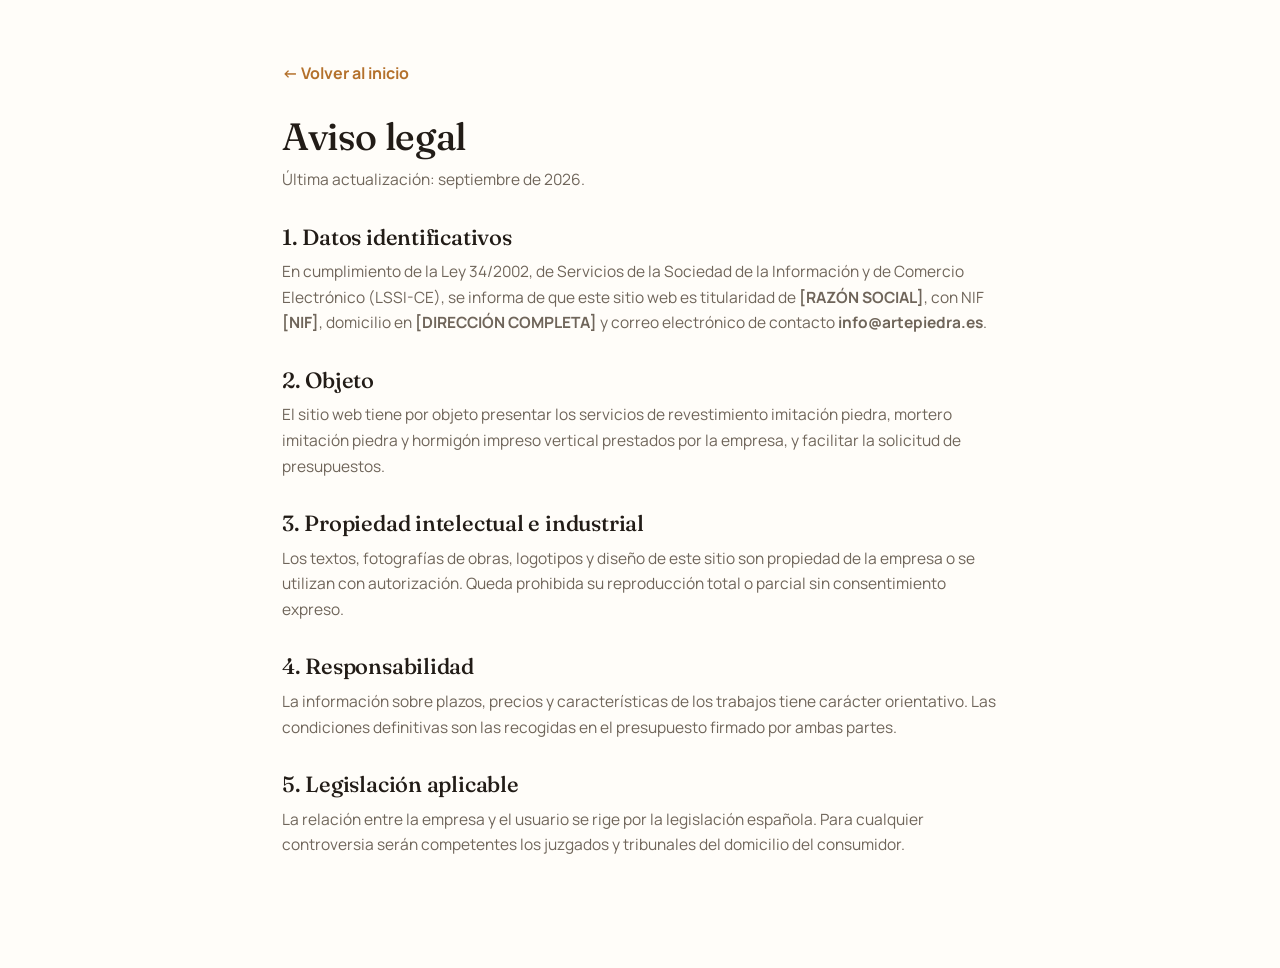
==== aviso-legal.html @ e207033a "Sitio ArtePiedra: fachada imitación piedra (España) Landing premium en español de España inspirada e" ====
<!DOCTYPE html><html lang="es-ES"><head><meta charset="UTF-8"><meta name="viewport" content="width=device-width, initial-scale=1"><title>Aviso legal · ArtePiedra</title><meta name="robots" content="noindex,follow"><link rel="icon" href="favicon.svg" type="image/svg+xml"><link rel="preconnect" href="https://fonts.googleapis.com"><link rel="preconnect" href="https://fonts.gstatic.com" crossorigin><link href="https://fonts.googleapis.com/css2?family=Fraunces:opsz,wght@9..144,500&family=Manrope:wght@500;700&display=swap" rel="stylesheet"><link rel="stylesheet" href="style.css"><style>.legal{max-width:760px;margin:0 auto;padding:60px 22px 100px}.legal h1{font-size:38px;margin-bottom:8px}.legal h2{font-size:22px;margin:32px 0 10px}.legal p,.legal li{color:var(--muted);font-size:15.5px;margin-bottom:10px}.legal ul{padding-left:20px;list-style:disc}.legal .back{display:inline-block;margin-bottom:30px;color:var(--ocre);font-weight:700}</style></head><body><main class="legal"><a class="back" href="index.html">← Volver al inicio</a><h1>Aviso legal</h1>
<p>Última actualización: septiembre de 2026.</p>
<h2>1. Datos identificativos</h2>
<p>En cumplimiento de la Ley 34/2002, de Servicios de la Sociedad de la Información y de Comercio Electrónico (LSSI-CE), se informa de que este sitio web es titularidad de <strong>[RAZÓN SOCIAL]</strong>, con NIF <strong>[NIF]</strong>, domicilio en <strong>[DIRECCIÓN COMPLETA]</strong> y correo electrónico de contacto <strong>info@artepiedra.es</strong>.</p>
<h2>2. Objeto</h2>
<p>El sitio web tiene por objeto presentar los servicios de revestimiento imitación piedra, mortero imitación piedra y hormigón impreso vertical prestados por la empresa, y facilitar la solicitud de presupuestos.</p>
<h2>3. Propiedad intelectual e industrial</h2>
<p>Los textos, fotografías de obras, logotipos y diseño de este sitio son propiedad de la empresa o se utilizan con autorización. Queda prohibida su reproducción total o parcial sin consentimiento expreso.</p>
<h2>4. Responsabilidad</h2>
<p>La información sobre plazos, precios y características de los trabajos tiene carácter orientativo. Las condiciones definitivas son las recogidas en el presupuesto firmado por ambas partes.</p>
<h2>5. Legislación aplicable</h2>
<p>La relación entre la empresa y el usuario se rige por la legislación española. Para cualquier controversia serán competentes los juzgados y tribunales del domicilio del consumidor.</p>
</main></body></html>
---- style.css ----
/* ArtePiedra — Fachadas imitación piedra
   Paleta: tierra oscura, ocre cálido, arena y piedra clara. */
:root{
  --tierra:#1b1511;
  --carbon:#2b231d;
  --ocre:#b4712c;
  --ocre-claro:#d9a45a;
  --ocre-suave:rgba(180,113,44,.12);
  --arena:#f5efe5;
  --arena-2:#ece4d6;
  --piedra:#dfd4c2;
  --piedra-2:#c9bba3;
  --blanco:#fffdf9;
  --texto:#221c17;
  --muted:#6f655a;
  --linea:rgba(34,28,23,.10);
  --linea-oscura:rgba(255,250,240,.14);
  --maxw:1140px;
  --r:10px;
  --r-lg:18px;
  --sombra:0 18px 50px -20px rgba(27,21,17,.35);
  --serif:'Fraunces',Georgia,'Times New Roman',serif;
  --sans:'Manrope',system-ui,-apple-system,'Segoe UI',sans-serif;
}
*{box-sizing:border-box;margin:0;padding:0}
html{scroll-behavior:smooth;-webkit-text-size-adjust:100%}
body{font-family:var(--sans);color:var(--texto);background:var(--blanco);line-height:1.65;-webkit-font-smoothing:antialiased;overflow-x:hidden}
img{max-width:100%;display:block;height:auto}
a{color:inherit;text-decoration:none}
button{font:inherit;color:inherit}
ul{list-style:none}
h1,h2,h3,h4{font-family:var(--serif);font-weight:500;line-height:1.12;letter-spacing:-.01em}
.container{max-width:var(--maxw);margin:0 auto;padding-inline:22px}
.section{padding-block:88px}
.section-arena{background:var(--arena)}
.section-oscura{background:var(--tierra);color:var(--arena)}
.section-oscura h2,.section-oscura h3{color:var(--blanco)}
.kicker{display:inline-flex;align-items:center;gap:10px;text-transform:uppercase;letter-spacing:.22em;font-size:11.5px;font-weight:700;color:var(--ocre);margin-bottom:16px}
.kicker::before{content:"";width:26px;height:1px;background:var(--ocre)}
.section-oscura .kicker{color:var(--ocre-claro)}
.section-oscura .kicker::before{background:var(--ocre-claro)}
.h2{font-size:clamp(30px,4.2vw,46px);margin-bottom:16px;max-width:760px}
.h2 em{font-style:italic;color:var(--ocre)}
.section-oscura .h2 em{color:var(--ocre-claro)}
.intro{color:var(--muted);font-size:17px;max-width:600px;margin-bottom:40px}
.section-oscura .intro{color:rgba(245,239,229,.7)}
.center{text-align:center;margin-inline:auto}
.sr-only{position:absolute;width:1px;height:1px;overflow:hidden;clip:rect(0 0 0 0);white-space:nowrap}

/* Botones */
.btn{display:inline-flex;align-items:center;justify-content:center;gap:9px;font-weight:700;font-size:15px;padding:14px 26px;border-radius:999px;border:1.5px solid transparent;cursor:pointer;transition:transform .15s ease,background .2s ease,color .2s ease,border-color .2s,box-shadow .2s;white-space:nowrap}
.btn:active{transform:scale(.98)}
.btn svg{width:18px;height:18px;flex:none}
.btn-ocre{background:var(--ocre);color:#fff;box-shadow:0 10px 24px -10px rgba(180,113,44,.7)}
.btn-ocre:hover{background:#9c6124;box-shadow:0 14px 28px -10px rgba(180,113,44,.8)}
.btn-claro{background:var(--blanco);color:var(--tierra)}
.btn-claro:hover{background:var(--arena)}
.btn-borde{background:transparent;border-color:rgba(255,250,240,.45);color:#fff}
.btn-borde:hover{background:rgba(255,255,255,.08);border-color:#fff}
.btn-borde-oscuro{background:transparent;border-color:rgba(34,28,23,.35);color:var(--tierra)}
.btn-borde-oscuro:hover{background:var(--tierra);color:#fff;border-color:var(--tierra)}
.btn-lg{padding:17px 32px;font-size:16px}
.btn-block{width:100%;white-space:normal;text-align:center}

/* Header */
.header{position:sticky;top:0;z-index:60;background:rgba(27,21,17,.72);backdrop-filter:blur(14px);-webkit-backdrop-filter:blur(14px);border-bottom:1px solid var(--linea-oscura);transition:background .3s}
.header.is-scrolled{background:rgba(27,21,17,.96)}
.header-inner{display:flex;align-items:center;justify-content:space-between;height:76px;gap:20px}
.brand{display:inline-flex;align-items:center;gap:11px;color:#fff}
.brand-mark{width:38px;height:38px;flex:none}
.brand-name{font-family:var(--serif);font-size:24px;font-weight:600;letter-spacing:.01em;line-height:1}
.brand-name b{color:var(--ocre-claro);font-weight:600}
.brand-tag{display:block;font-size:10px;letter-spacing:.2em;text-transform:uppercase;color:rgba(255,250,240,.6);margin-top:3px;font-family:var(--sans);font-weight:600}
.nav{display:flex;gap:28px}
.nav a{color:rgba(255,250,240,.82);font-size:14.5px;font-weight:600;position:relative;padding-block:6px}
.nav a::after{content:"";position:absolute;left:0;right:0;bottom:0;height:1.5px;background:var(--ocre-claro);transform:scaleX(0);transform-origin:left;transition:transform .25s}
.nav a:hover{color:#fff}.nav a:hover::after{transform:scaleX(1)}
.header-actions{display:flex;align-items:center;gap:18px}
.tel{display:inline-flex;align-items:center;gap:8px;color:#fff;font-weight:700;font-size:15px;white-space:nowrap}
.tel svg{width:18px;height:18px;color:var(--ocre-claro)}
.tel:hover{color:var(--ocre-claro)}
.nav-toggle{display:none;background:none;border:0;width:44px;height:44px;cursor:pointer;color:#fff}
.nav-toggle span{display:block;width:24px;height:2px;background:currentColor;margin:5px auto;transition:.3s}
.nav-toggle[aria-expanded="true"] span:nth-child(1){transform:translateY(7px) rotate(45deg)}
.nav-toggle[aria-expanded="true"] span:nth-child(2){opacity:0}
.nav-toggle[aria-expanded="true"] span:nth-child(3){transform:translateY(-7px) rotate(-45deg)}

/* Hero */
.hero{position:relative;background:var(--tierra);color:#fff;overflow:hidden;margin-top:-76px;padding-top:76px}
.hero-bg{position:absolute;inset:0;z-index:0}
.hero-bg img{width:100%;height:100%;object-fit:cover;object-position:62% 40%;opacity:.55}
.hero-bg::after{content:"";position:absolute;inset:0;background:linear-gradient(100deg,rgba(27,21,17,.97) 0%,rgba(27,21,17,.9) 38%,rgba(27,21,17,.45) 70%,rgba(27,21,17,.25) 100%),linear-gradient(0deg,rgba(27,21,17,.9) 0%,transparent 35%)}
.hero-inner{position:relative;z-index:2;display:grid;grid-template-columns:minmax(0,1.05fr) minmax(0,.95fr);gap:60px;align-items:center;padding-block:96px 110px;min-height:calc(100vh - 76px)}
.hero-text{max-width:640px}
.eyebrow{display:inline-flex;align-items:center;gap:10px;font-size:12px;letter-spacing:.2em;text-transform:uppercase;font-weight:700;color:var(--ocre-claro);margin-bottom:22px;padding:8px 14px;border:1px solid rgba(217,164,90,.35);border-radius:999px;background:rgba(217,164,90,.08)}
.eyebrow i{width:6px;height:6px;border-radius:50%;background:var(--ocre-claro);box-shadow:0 0 0 4px rgba(217,164,90,.2)}
.hero h1{font-size:clamp(38px,5.6vw,66px);color:#fff;margin-bottom:22px;font-weight:500}
.hero h1 em{font-style:italic;color:var(--ocre-claro)}
.hero-sub{font-size:18.5px;color:rgba(245,239,229,.82);max-width:560px;margin-bottom:34px;line-height:1.6}
.hero-cta{display:flex;gap:14px;flex-wrap:wrap;margin-bottom:18px}
.hero-reassure{display:flex;align-items:center;gap:8px;font-size:14px;color:rgba(245,239,229,.75);margin-bottom:36px}
.hero-reassure svg{width:16px;height:16px;color:var(--ocre-claro)}
.hero-trust{display:flex;gap:22px 28px;flex-wrap:wrap;font-size:14px;color:rgba(245,239,229,.7);font-weight:600}
.hero-trust li{display:flex;align-items:center;gap:8px}
.hero-trust svg{width:18px;height:18px;color:var(--ocre-claro)}
.hero-visual{position:relative}
.hero-card{position:relative;border-radius:var(--r-lg);overflow:hidden;box-shadow:0 40px 80px -30px rgba(0,0,0,.7);aspect-ratio:4/3.3;border:1px solid rgba(255,255,255,.08)}
.hero-card img{width:100%;height:100%;object-fit:cover}
.hero-card::after{content:"";position:absolute;inset:0;background:linear-gradient(0deg,rgba(27,21,17,.55),transparent 45%)}
.hero-card-cap{position:absolute;left:20px;bottom:18px;z-index:2;font-size:13px;color:#fff;font-weight:600}
.hero-card-cap small{display:block;font-weight:500;color:rgba(255,255,255,.7);font-size:12px}
.hero-badge{position:absolute;z-index:3;background:var(--blanco);color:var(--tierra);border-radius:14px;padding:14px 18px;box-shadow:var(--sombra);display:flex;align-items:center;gap:12px}
.hero-badge.b1{left:-28px;top:26px}
.hero-badge.b2{right:-22px;bottom:-24px}
.hero-badge strong{font-family:var(--serif);font-size:26px;line-height:1;font-weight:600}
.hero-badge span{font-size:12px;color:var(--muted);line-height:1.3;font-weight:600}
.hero-badge .stars{color:var(--ocre);font-size:13px;letter-spacing:1px}
.hero-badge svg{width:30px;height:30px;color:var(--ocre)}
.hero-scroll{position:absolute;left:50%;bottom:26px;transform:translateX(-50%);z-index:2;color:rgba(255,255,255,.5);font-size:11px;letter-spacing:.2em;text-transform:uppercase;display:flex;flex-direction:column;align-items:center;gap:8px}
.hero-scroll::after{content:"";width:1px;height:34px;background:linear-gradient(to bottom,var(--ocre-claro),transparent)}

/* Cifras */
.cifras{background:var(--carbon);color:#fff;border-top:1px solid var(--linea-oscura)}
.cifras-grid{display:grid;grid-template-columns:repeat(4,1fr)}
.cifra{padding:30px 16px;text-align:center;border-right:1px solid var(--linea-oscura)}
.cifra:last-child{border-right:0}
.cifra strong{display:block;font-family:var(--serif);font-size:38px;font-weight:500;color:var(--ocre-claro);line-height:1}
.cifra span{display:block;font-size:12.5px;color:rgba(245,239,229,.65);margin-top:8px;letter-spacing:.04em;font-weight:600}

/* Barra confianza */
.confianza{background:var(--arena);border-bottom:1px solid var(--linea)}
.confianza-grid{display:flex;flex-wrap:wrap;justify-content:center;gap:12px 36px;padding-block:16px}
.confianza span{display:inline-flex;align-items:center;gap:9px;font-size:14px;font-weight:700;color:var(--carbon)}
.confianza svg{width:18px;height:18px;color:var(--ocre)}

/* Antes / Después */
.ba-grid{display:grid;grid-template-columns:1fr 1fr;gap:26px}
.ba{position:relative;aspect-ratio:4/3;border-radius:var(--r-lg);overflow:hidden;user-select:none;-webkit-user-select:none;background:var(--piedra);box-shadow:var(--sombra);touch-action:pan-y}
.ba img{position:absolute;inset:0;width:100%;height:100%;object-fit:cover;pointer-events:none}
.ba-antes{position:absolute;inset:0;width:var(--pos,50%);overflow:hidden}
.ba-antes img{width:var(--w,100%);max-width:none}
.ba-tag{position:absolute;bottom:16px;z-index:3;font-size:11.5px;letter-spacing:.14em;text-transform:uppercase;font-weight:700;padding:7px 12px;border-radius:999px;backdrop-filter:blur(6px)}
.ba-tag-antes{left:16px;background:rgba(27,21,17,.72);color:#fff}
.ba-tag-despues{right:16px;background:rgba(255,253,249,.88);color:var(--tierra)}
.ba-handle{position:absolute;top:0;bottom:0;left:var(--pos,50%);width:2px;background:#fff;z-index:2;transform:translateX(-50%);box-shadow:0 0 0 1px rgba(0,0,0,.15)}
.ba-handle i{position:absolute;top:50%;left:50%;transform:translate(-50%,-50%);width:46px;height:46px;border-radius:50%;background:#fff;box-shadow:0 6px 20px rgba(0,0,0,.35);display:flex;align-items:center;justify-content:center;color:var(--tierra)}
.ba-handle svg{width:22px;height:22px}
.ba-range{position:absolute;inset:0;width:100%;height:100%;opacity:0;cursor:ew-resize;margin:0;z-index:4;-webkit-appearance:none;appearance:none}
.ba-cap{margin-top:14px;display:flex;justify-content:space-between;align-items:baseline;gap:12px;font-size:14px;color:var(--muted)}
.ba-cap strong{color:var(--texto);font-weight:700}
.ba-hint{margin-top:22px;font-size:13px;color:var(--muted);display:flex;align-items:center;gap:8px;justify-content:center}

/* Galería */
.galeria{display:grid;grid-template-columns:repeat(12,1fr);gap:16px;margin-top:56px}
.obra{position:relative;border-radius:var(--r);overflow:hidden;background:var(--piedra);grid-column:span 3;aspect-ratio:1/1}
.obra.w{grid-column:span 6;aspect-ratio:2/1}
.obra img{width:100%;height:100%;object-fit:cover;transition:transform .7s cubic-bezier(.2,.7,.2,1)}
.obra:hover img{transform:scale(1.05)}
.obra figcaption{position:absolute;left:0;right:0;bottom:0;padding:44px 18px 16px;background:linear-gradient(0deg,rgba(27,21,17,.85),transparent);color:#fff;font-size:13.5px;font-weight:600}
.obra figcaption small{display:block;color:rgba(255,255,255,.7);font-weight:500;font-size:12px;margin-top:2px}

/* CTA band */
.cta-band{background:var(--ocre);color:#fff;padding-block:44px;position:relative;overflow:hidden}
.cta-band::before{content:"";position:absolute;inset:0;background:radial-gradient(60% 120% at 100% 50%,rgba(255,255,255,.14),transparent 60%)}
.cta-band-inner{position:relative;display:flex;align-items:center;justify-content:space-between;gap:24px;flex-wrap:wrap}
.cta-band h3{font-size:clamp(24px,3vw,32px);color:#fff;font-weight:500}
.cta-band p{color:rgba(255,255,255,.85);margin-top:6px}
.cta-band-actions{display:flex;gap:12px;flex-wrap:wrap;align-items:center}
.cta-band .btn-claro{color:var(--ocre)}
.cta-band .tel{font-size:17px}
.cta-band .tel svg{color:#fff}

/* Acabados */
.acabados{display:grid;grid-template-columns:repeat(3,1fr);gap:22px}
.acabado{background:var(--blanco);border-radius:var(--r-lg);overflow:hidden;border:1px solid var(--linea);transition:transform .3s,box-shadow .3s}
.acabado:hover{transform:translateY(-4px);box-shadow:var(--sombra)}
.acabado-img{aspect-ratio:16/10;overflow:hidden;position:relative;background:var(--piedra)}
.acabado-img img{width:100%;height:100%;object-fit:cover}
.acabado-img .mini{position:absolute;right:12px;bottom:-22px;width:92px;height:68px;border-radius:8px;border:3px solid var(--blanco);box-shadow:0 8px 20px -8px rgba(0,0,0,.5);object-fit:cover}
.acabado-body{padding:26px 22px 24px}
.acabado h3{font-size:22px;margin-bottom:8px}
.acabado p{color:var(--muted);font-size:14.5px}
.acabado-tags{display:flex;gap:6px;flex-wrap:wrap;margin-top:14px}
.acabado-tags span{font-size:11.5px;font-weight:700;letter-spacing:.04em;color:var(--ocre);background:var(--ocre-suave);padding:4px 10px;border-radius:999px}

/* Ventajas */
.ventajas-grid{display:grid;grid-template-columns:1fr 1fr;gap:60px;align-items:center}
.ventajas-list{display:grid;gap:14px}
.ventaja{display:flex;gap:18px;padding:22px 22px;border-radius:var(--r-lg);background:var(--arena);border:1px solid transparent;transition:.25s}
.ventaja:hover{border-color:rgba(180,113,44,.35);background:var(--blanco);box-shadow:var(--sombra)}
.ventaja-ico{flex:none;width:50px;height:50px;border-radius:14px;background:var(--tierra);color:var(--ocre-claro);display:flex;align-items:center;justify-content:center}
.ventaja-ico svg{width:24px;height:24px}
.ventaja h3{font-size:19px;margin-bottom:5px}
.ventaja p{color:var(--muted);font-size:14.5px}
.ventajas-visual{position:relative}
.ventajas-visual .big{border-radius:var(--r-lg);overflow:hidden;aspect-ratio:4/5;box-shadow:var(--sombra)}
.ventajas-visual .big img{width:100%;height:100%;object-fit:cover}
.ventajas-visual .quote{position:absolute;left:-30px;bottom:40px;max-width:300px;background:var(--tierra);color:var(--arena);padding:22px 24px;border-radius:14px;box-shadow:var(--sombra)}
.ventajas-visual .quote p{font-family:var(--serif);font-size:19px;line-height:1.35;font-style:italic}
.ventajas-visual .quote small{display:block;margin-top:10px;font-size:12px;color:var(--ocre-claro);letter-spacing:.1em;text-transform:uppercase;font-weight:700}

/* Aplicaciones */
.aplic-grid{display:grid;grid-template-columns:1.1fr .9fr;gap:60px;align-items:center}
.aplic-tags{display:flex;flex-wrap:wrap;gap:10px;margin:26px 0 34px}
.aplic-tags span{padding:10px 16px;border-radius:999px;border:1px solid var(--linea-oscura);color:var(--arena);font-size:14px;font-weight:600;display:inline-flex;align-items:center;gap:8px}
.aplic-tags span::before{content:"";width:6px;height:6px;border-radius:50%;background:var(--ocre-claro)}
.aplic-fotos{display:grid;grid-template-columns:1fr 1fr;gap:14px}
.aplic-fotos img{width:100%;height:100%;object-fit:cover;border-radius:var(--r);aspect-ratio:4/5}
.aplic-fotos img:nth-child(2){margin-top:40px}
.hiv{margin-top:34px;padding:22px 24px;border-radius:var(--r-lg);background:rgba(255,250,240,.05);border:1px solid var(--linea-oscura)}
.hiv h3{font-size:20px;margin-bottom:6px}
.hiv p{color:rgba(245,239,229,.7);font-size:14.5px}

/* Proceso */
.pasos{display:grid;grid-template-columns:repeat(3,1fr);gap:26px;margin-top:56px;counter-reset:paso}
.paso{position:relative;padding:34px 28px 30px;border-radius:var(--r-lg);background:var(--blanco);border:1px solid var(--linea);overflow:hidden}
.paso::before{counter-increment:paso;content:"0" counter(paso);position:absolute;right:18px;top:6px;font-family:var(--serif);font-size:88px;font-style:italic;font-weight:300;color:var(--ocre);opacity:.14;line-height:1}
.paso-ico{width:52px;height:52px;border-radius:14px;background:var(--ocre-suave);color:var(--ocre);display:flex;align-items:center;justify-content:center;margin-bottom:22px}
.paso-ico svg{width:26px;height:26px}
.paso h3{font-size:22px;margin-bottom:10px}
.paso p{color:var(--muted);font-size:15px}
.paso-time{display:inline-block;margin-top:16px;font-size:12px;font-weight:700;letter-spacing:.08em;text-transform:uppercase;color:var(--ocre)}

/* Zonas */
.zonas-grid{display:grid;grid-template-columns:.9fr 1.1fr;gap:60px;align-items:center}
.zonas-mapa{position:relative;border-radius:var(--r-lg);background:var(--arena);padding:30px;border:1px solid var(--linea)}
.zonas-mapa svg{width:100%;height:auto;display:block}
.zonas-list{display:grid;grid-template-columns:1fr 1fr;gap:22px 30px}
.zonas-list h4{font-size:14px;letter-spacing:.14em;text-transform:uppercase;color:var(--ocre);font-family:var(--sans);font-weight:800;margin-bottom:10px}
.zonas-list ul{display:grid;gap:6px}
.zonas-list li{font-size:15px;color:var(--texto);display:flex;align-items:center;gap:8px}
.zonas-list li::before{content:"";width:5px;height:5px;border-radius:50%;background:var(--piedra-2);flex:none}
.zonas-note{margin-top:26px;font-size:14px;color:var(--muted);padding:14px 16px;border-left:3px solid var(--ocre);background:var(--arena);border-radius:0 var(--r) var(--r) 0}

/* Opiniones */
.opiniones-head{display:flex;align-items:end;justify-content:space-between;gap:24px;flex-wrap:wrap;margin-bottom:44px}
.rating{display:flex;align-items:center;gap:14px;background:var(--blanco);border:1px solid var(--linea);padding:14px 20px;border-radius:14px}
.rating strong{font-family:var(--serif);font-size:38px;line-height:1;font-weight:500}
.rating .stars{color:var(--ocre);font-size:16px;letter-spacing:2px}
.rating small{display:block;font-size:12.5px;color:var(--muted);font-weight:600}
.opiniones{display:grid;grid-template-columns:repeat(3,1fr);gap:22px}
.opinion{background:var(--blanco);border:1px solid var(--linea);border-radius:var(--r-lg);padding:30px 28px;display:flex;flex-direction:column;gap:16px;position:relative}
.opinion::before{content:"“";position:absolute;right:22px;top:6px;font-family:var(--serif);font-size:96px;color:var(--ocre);opacity:.15;line-height:1}
.opinion .stars{color:var(--ocre);letter-spacing:2px;font-size:14px}
.opinion p{font-size:15.5px;line-height:1.65;flex:1}
.opinion footer{display:flex;align-items:center;gap:12px;font-size:13.5px}
.avatar{width:42px;height:42px;border-radius:50%;background:var(--tierra);color:var(--ocre-claro);display:flex;align-items:center;justify-content:center;font-family:var(--serif);font-size:17px;font-weight:600;flex:none}
.opinion footer strong{display:block;color:var(--texto)}
.opinion footer span{color:var(--muted);font-size:12.5px}

/* FAQ */
.faq-grid{display:grid;grid-template-columns:.8fr 1.2fr;gap:60px;align-items:start}
.faq-side{position:sticky;top:100px}
.faq-side .btn{margin-top:22px}
.faq details{border-bottom:1px solid var(--linea);padding:6px 0}
.faq summary{list-style:none;cursor:pointer;display:flex;justify-content:space-between;align-items:center;gap:16px;padding:18px 0;font-family:var(--serif);font-size:20px;font-weight:500}
.faq summary::-webkit-details-marker{display:none}
.faq summary i{flex:none;width:32px;height:32px;border-radius:50%;border:1px solid var(--linea);display:flex;align-items:center;justify-content:center;transition:.3s;font-style:normal;color:var(--ocre)}
.faq summary i::before{content:"+";font-size:20px;line-height:1}
.faq details[open] summary i{transform:rotate(45deg);background:var(--ocre);color:#fff;border-color:var(--ocre)}
.faq details p{color:var(--muted);font-size:15.5px;padding:0 0 20px;max-width:640px}

/* Presupuesto */
.presu-grid{display:grid;grid-template-columns:1fr 1.15fr;gap:60px;align-items:start}
.presu-side h2{color:#fff}
.presu-side ul{display:grid;gap:14px;margin-top:30px}
.presu-side li{display:flex;gap:14px;align-items:flex-start;color:rgba(245,239,229,.85);font-size:15.5px}
.presu-side li svg{flex:none;width:22px;height:22px;color:var(--ocre-claro);margin-top:2px}
.presu-side li strong{display:block;color:#fff}
.presu-contact{margin-top:36px;padding-top:30px;border-top:1px solid var(--linea-oscura)}
.presu-contact p{font-size:14px;color:rgba(245,239,229,.65);margin-bottom:8px}
.presu-contact .tel{font-size:26px;font-family:var(--serif);font-weight:500}
.presu-contact .tel svg{width:24px;height:24px}
.form-card{background:var(--blanco);color:var(--texto);border-radius:var(--r-lg);padding:36px;box-shadow:0 40px 80px -30px rgba(0,0,0,.6)}
.form-card h3{font-size:24px;margin-bottom:6px;color:var(--texto)}
.form-card>p{color:var(--muted);font-size:14px;margin-bottom:24px}
.form-row{display:grid;grid-template-columns:1fr 1fr;gap:14px}
.field{display:flex;flex-direction:column;gap:6px;margin-bottom:14px}
.field label{font-size:13px;font-weight:700;color:var(--carbon)}
.field input,.field select,.field textarea{width:100%;font:inherit;font-size:15px;padding:13px 14px;border:1.5px solid var(--piedra);border-radius:var(--r);background:var(--blanco);color:var(--texto);transition:border-color .2s,box-shadow .2s}
.field input:focus,.field select:focus,.field textarea:focus{outline:none;border-color:var(--ocre);box-shadow:0 0 0 4px var(--ocre-suave)}
.field textarea{min-height:96px;resize:vertical}
.field select{appearance:none;-webkit-appearance:none;background-image:url("data:image/svg+xml;utf8,<svg xmlns='http://www.w3.org/2000/svg' width='14' height='14' viewBox='0 0 24 24' fill='none' stroke='%236f655a' stroke-width='2.5'><path d='m6 9 6 6 6-6'/></svg>");background-repeat:no-repeat;background-position:right 14px center;padding-right:38px}
.check{display:flex;gap:10px;align-items:flex-start;font-size:13px;color:var(--muted);margin:6px 0 20px}
.check input{margin-top:3px;accent-color:var(--ocre);width:16px;height:16px;flex:none}
.check a{text-decoration:underline}
.form-foot{margin-top:14px;font-size:12.5px;color:var(--muted);text-align:center;display:flex;align-items:center;justify-content:center;gap:6px;flex-wrap:wrap}
.form-foot svg{width:14px;height:14px;color:var(--ocre)}
.form-ok{display:none;text-align:center;padding:30px 10px}
.form-ok svg{width:64px;height:64px;color:var(--ocre);margin:0 auto 16px}
.form-ok h3{font-size:26px;margin-bottom:8px;color:var(--texto)}
.form-ok p{color:var(--muted)}
.form-card.is-sent form{display:none}
.form-card.is-sent .form-ok{display:block}
.hp{position:absolute;left:-9999px;opacity:0;height:0;width:0}

/* Footer */
.footer{background:#120e0b;color:rgba(245,239,229,.7);padding:64px 0 120px;font-size:14px}
.footer-grid{display:grid;grid-template-columns:1.4fr 1fr 1fr 1fr;gap:40px}
.footer .brand{margin-bottom:16px}
.footer p{max-width:320px;line-height:1.7}
.footer h4{color:#fff;font-family:var(--sans);font-size:12.5px;letter-spacing:.16em;text-transform:uppercase;margin-bottom:16px;font-weight:800}
.footer ul{display:grid;gap:9px}
.footer a:hover{color:var(--ocre-claro)}
.footer-bottom{margin-top:48px;padding-top:24px;border-top:1px solid var(--linea-oscura);display:flex;justify-content:space-between;gap:16px;flex-wrap:wrap;font-size:13px;color:rgba(245,239,229,.45)}
.footer-bottom a{margin-left:16px}

/* Barra móvil */
.movil-bar{display:none;position:fixed;left:0;right:0;bottom:0;z-index:70;background:rgba(27,21,17,.96);backdrop-filter:blur(10px);border-top:1px solid var(--linea-oscura);padding:10px 14px calc(10px + env(safe-area-inset-bottom));gap:10px}
.movil-bar .btn{flex:1;padding:14px 12px;font-size:14.5px}

/* Reveal */
.js .rv{opacity:0;transform:translateY(18px);transition:opacity .55s ease,transform .55s cubic-bezier(.2,.7,.2,1)}
.presu-grid>*,.ventajas-grid>*,.aplic-grid>*,.zonas-grid>*,.faq-grid>*,.hero-inner>*{min-width:0}
.js .rv.is-in{opacity:1;transform:none}
.rv-d1{transition-delay:.1s}.rv-d2{transition-delay:.2s}.rv-d3{transition-delay:.3s}
@media(prefers-reduced-motion:reduce){.js .rv{opacity:1;transform:none;transition:none}html{scroll-behavior:auto}}

/* Responsive */
@media(max-width:1080px){
  .hero-inner{grid-template-columns:1fr;gap:44px;min-height:0;padding-block:70px 90px}
  .hero-visual{max-width:600px}
  .hero-badge.b1{left:-8px}.hero-badge.b2{right:-8px}
  .acabados,.opiniones,.pasos{grid-template-columns:repeat(2,1fr)}
  .ventajas-grid,.aplic-grid,.zonas-grid,.faq-grid,.presu-grid{grid-template-columns:1fr;gap:44px}
  .ventajas-visual{max-width:560px;margin:0 auto}
  .ventajas-visual .quote{left:16px}
  .faq-side{position:static}
  .footer-grid{grid-template-columns:1fr 1fr}
}
@media(max-width:860px){
  .js .rv{opacity:1;transform:none;transition:none}
  .nav{display:none}
  .nav-toggle{display:block}
  .header-actions .btn{display:none}
  .header .tel span{display:none}
  .nav.is-open{display:flex;position:absolute;top:76px;left:0;right:0;flex-direction:column;gap:0;background:var(--tierra);border-bottom:1px solid var(--linea-oscura);padding:10px 22px 18px}
  .nav.is-open a{padding:14px 0;border-bottom:1px solid var(--linea-oscura);font-size:16px}
  .nav.is-open a:last-child{border-bottom:0}
  .cifras-grid{grid-template-columns:repeat(2,1fr)}
  .cifra:nth-child(2){border-right:0}
  .cifra:nth-child(-n+2){border-bottom:1px solid var(--linea-oscura)}
  .ba-grid{grid-template-columns:1fr}
  .galeria{grid-template-columns:repeat(2,1fr);gap:12px}
  .obra,.obra.w{grid-column:span 1;aspect-ratio:4/3}
  .movil-bar{display:flex}
  .section{padding-block:64px}
  .hero-scroll{display:none}
}
@media(max-width:600px){
  .hero h1{font-size:clamp(34px,9.5vw,44px)}
  .hero-inner{padding-block:56px 70px}
  .hero-badge{padding:11px 14px}
  .hero-badge strong{font-size:20px}
  .hero-badge.b1{top:12px;left:10px}
  .hero-badge.b2{right:10px;bottom:-16px}
  .hero-cta .btn{width:100%}
  .acabados,.opiniones,.pasos{grid-template-columns:1fr}
  .form-row{grid-template-columns:1fr}
  .form-card{padding:26px 20px}
  .zonas-list{grid-template-columns:1fr}
  .footer-grid{grid-template-columns:1fr}
  .cta-band-inner{flex-direction:column;align-items:flex-start}
  .ventajas-visual .quote{position:static;margin-top:-30px;margin-inline:14px;max-width:none}
  .aplic-fotos img:nth-child(2){margin-top:24px}
}
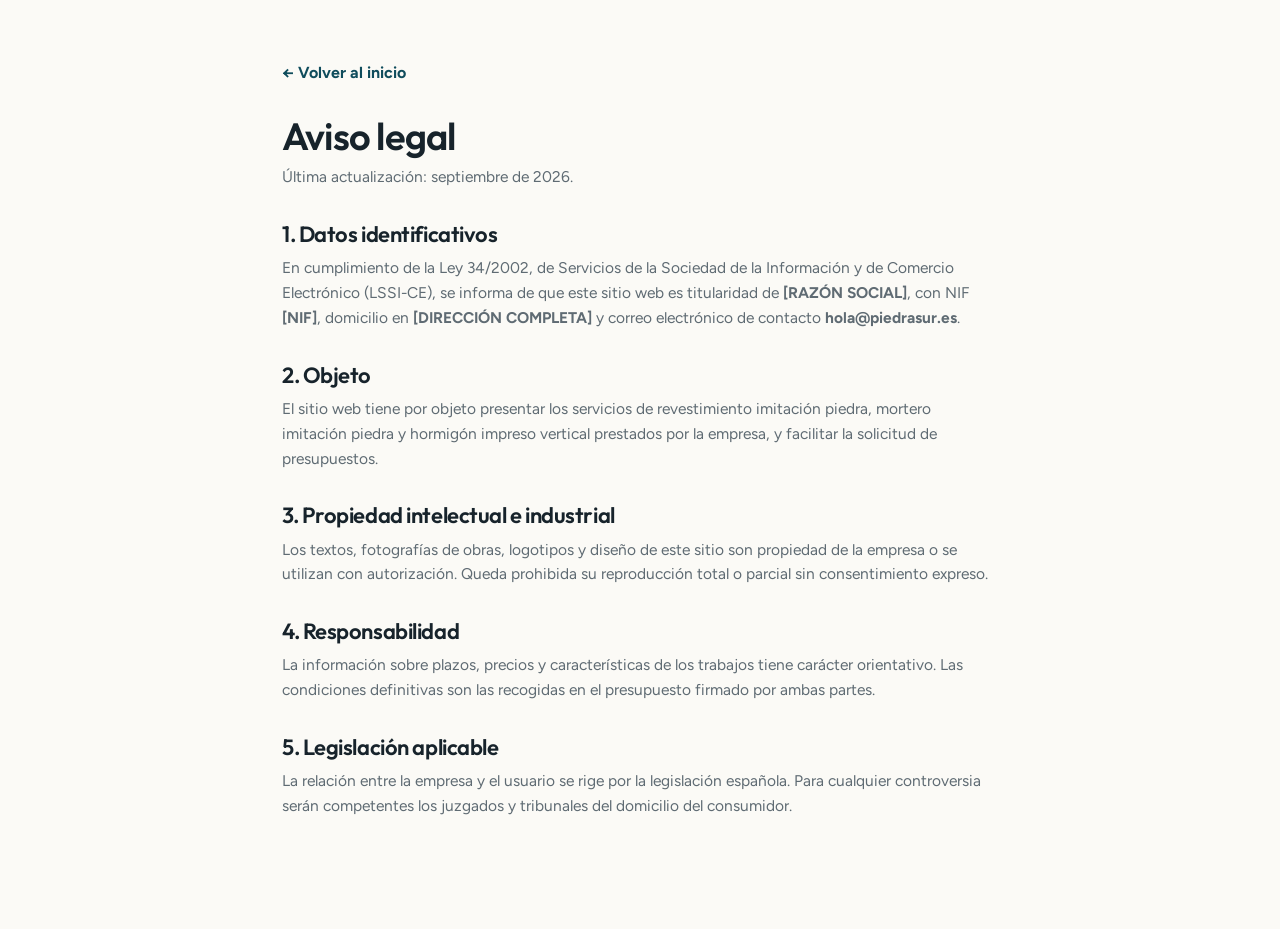
==== commit 070c149a: "Nueva marca PiedraSur: identidad, estructura y copy propios Paleta cal/caliza/azul mar/albero, tipog" ====
--- a/aviso-legal.html
+++ b/aviso-legal.html
@@ -1,7 +1,7 @@
-<!DOCTYPE html><html lang="es-ES"><head><meta charset="UTF-8"><meta name="viewport" content="width=device-width, initial-scale=1"><title>Aviso legal · ArtePiedra</title><meta name="robots" content="noindex,follow"><link rel="icon" href="favicon.svg" type="image/svg+xml"><link rel="preconnect" href="https://fonts.googleapis.com"><link rel="preconnect" href="https://fonts.gstatic.com" crossorigin><link href="https://fonts.googleapis.com/css2?family=Fraunces:opsz,wght@9..144,500&family=Manrope:wght@500;700&display=swap" rel="stylesheet"><link rel="stylesheet" href="style.css"><style>.legal{max-width:760px;margin:0 auto;padding:60px 22px 100px}.legal h1{font-size:38px;margin-bottom:8px}.legal h2{font-size:22px;margin:32px 0 10px}.legal p,.legal li{color:var(--muted);font-size:15.5px;margin-bottom:10px}.legal ul{padding-left:20px;list-style:disc}.legal .back{display:inline-block;margin-bottom:30px;color:var(--ocre);font-weight:700}</style></head><body><main class="legal"><a class="back" href="index.html">← Volver al inicio</a><h1>Aviso legal</h1>
+<!DOCTYPE html><html lang="es-ES"><head><meta charset="UTF-8"><meta name="viewport" content="width=device-width, initial-scale=1"><title>Aviso legal · PiedraSur</title><meta name="robots" content="noindex,follow"><link rel="icon" href="favicon.svg" type="image/svg+xml"><link rel="preconnect" href="https://fonts.googleapis.com"><link rel="preconnect" href="https://fonts.gstatic.com" crossorigin><link href="https://fonts.googleapis.com/css2?family=Outfit:wght@600;700&family=Figtree:wght@400;600;700&display=swap" rel="stylesheet"><link rel="stylesheet" href="style.css"><style>.legal{max-width:760px;margin:0 auto;padding:60px 22px 100px}.legal h1{font-size:38px;margin-bottom:8px}.legal h2{font-size:22px;margin:32px 0 10px}.legal p,.legal li{color:var(--gris);font-size:15.5px;margin-bottom:10px}.legal ul{padding-left:20px;list-style:disc}.legal .back{display:inline-block;margin-bottom:30px;color:var(--mar);font-weight:700}</style></head><body><main class="legal"><a class="back" href="index.html">← Volver al inicio</a><h1>Aviso legal</h1>
 <p>Última actualización: septiembre de 2026.</p>
 <h2>1. Datos identificativos</h2>
-<p>En cumplimiento de la Ley 34/2002, de Servicios de la Sociedad de la Información y de Comercio Electrónico (LSSI-CE), se informa de que este sitio web es titularidad de <strong>[RAZÓN SOCIAL]</strong>, con NIF <strong>[NIF]</strong>, domicilio en <strong>[DIRECCIÓN COMPLETA]</strong> y correo electrónico de contacto <strong>info@artepiedra.es</strong>.</p>
+<p>En cumplimiento de la Ley 34/2002, de Servicios de la Sociedad de la Información y de Comercio Electrónico (LSSI-CE), se informa de que este sitio web es titularidad de <strong>[RAZÓN SOCIAL]</strong>, con NIF <strong>[NIF]</strong>, domicilio en <strong>[DIRECCIÓN COMPLETA]</strong> y correo electrónico de contacto <strong>hola@piedrasur.es</strong>.</p>
 <h2>2. Objeto</h2>
 <p>El sitio web tiene por objeto presentar los servicios de revestimiento imitación piedra, mortero imitación piedra y hormigón impreso vertical prestados por la empresa, y facilitar la solicitud de presupuestos.</p>
 <h2>3. Propiedad intelectual e industrial</h2>
--- a/style.css
+++ b/style.css
@@ -1,366 +1,364 @@
-/* ArtePiedra — Fachadas imitación piedra
-   Paleta: tierra oscura, ocre cálido, arena y piedra clara. */
+/* PiedraSur — Fachadas imitación piedra en Andalucía
+   Identidad: cal blanca, piedra caliza, azul mar profundo y un toque de albero.
+   Tipografías: Outfit (títulos) + Figtree (texto). */
 :root{
-  --tierra:#1b1511;
-  --carbon:#2b231d;
-  --ocre:#b4712c;
-  --ocre-claro:#d9a45a;
-  --ocre-suave:rgba(180,113,44,.12);
-  --arena:#f5efe5;
-  --arena-2:#ece4d6;
-  --piedra:#dfd4c2;
-  --piedra-2:#c9bba3;
-  --blanco:#fffdf9;
-  --texto:#221c17;
-  --muted:#6f655a;
-  --linea:rgba(34,28,23,.10);
-  --linea-oscura:rgba(255,250,240,.14);
-  --maxw:1140px;
-  --r:10px;
-  --r-lg:18px;
-  --sombra:0 18px 50px -20px rgba(27,21,17,.35);
-  --serif:'Fraunces',Georgia,'Times New Roman',serif;
-  --sans:'Manrope',system-ui,-apple-system,'Segoe UI',sans-serif;
+  --ink:#17232b;
+  --mar:#0f4c5c;
+  --mar-2:#0a3945;
+  --mar-tint:#e4eef0;
+  --albero:#e3b04b;
+  --albero-tint:#fbf1d9;
+  --cal:#fbfaf6;
+  --caliza:#f2eee6;
+  --arena:#e7e0d2;
+  --gris:#5f6b73;
+  --linea:#e4ded3;
+  --blanco:#ffffff;
+  --maxw:1180px;
+  --r:14px;
+  --r-lg:24px;
+  --sombra:0 12px 40px -18px rgba(23,35,43,.25);
+  --head:'Outfit',system-ui,sans-serif;
+  --body:'Figtree',system-ui,-apple-system,'Segoe UI',sans-serif;
 }
 *{box-sizing:border-box;margin:0;padding:0}
 html{scroll-behavior:smooth;-webkit-text-size-adjust:100%}
-body{font-family:var(--sans);color:var(--texto);background:var(--blanco);line-height:1.65;-webkit-font-smoothing:antialiased;overflow-x:hidden}
+body{font-family:var(--body);color:var(--ink);background:var(--cal);line-height:1.6;-webkit-font-smoothing:antialiased;overflow-x:hidden}
 img{max-width:100%;display:block;height:auto}
 a{color:inherit;text-decoration:none}
 button{font:inherit;color:inherit}
 ul{list-style:none}
-h1,h2,h3,h4{font-family:var(--serif);font-weight:500;line-height:1.12;letter-spacing:-.01em}
-.container{max-width:var(--maxw);margin:0 auto;padding-inline:22px}
-.section{padding-block:88px}
-.section-arena{background:var(--arena)}
-.section-oscura{background:var(--tierra);color:var(--arena)}
-.section-oscura h2,.section-oscura h3{color:var(--blanco)}
-.kicker{display:inline-flex;align-items:center;gap:10px;text-transform:uppercase;letter-spacing:.22em;font-size:11.5px;font-weight:700;color:var(--ocre);margin-bottom:16px}
-.kicker::before{content:"";width:26px;height:1px;background:var(--ocre)}
-.section-oscura .kicker{color:var(--ocre-claro)}
-.section-oscura .kicker::before{background:var(--ocre-claro)}
-.h2{font-size:clamp(30px,4.2vw,46px);margin-bottom:16px;max-width:760px}
-.h2 em{font-style:italic;color:var(--ocre)}
-.section-oscura .h2 em{color:var(--ocre-claro)}
-.intro{color:var(--muted);font-size:17px;max-width:600px;margin-bottom:40px}
-.section-oscura .intro{color:rgba(245,239,229,.7)}
+h1,h2,h3,h4{font-family:var(--head);font-weight:600;line-height:1.1;letter-spacing:-.02em}
+.container{max-width:var(--maxw);margin:0 auto;padding-inline:24px}
+.section{padding-block:96px}
+.section-caliza{background:var(--caliza)}
+.section-mar{background:var(--mar);color:#fff}
+.section-mar h2,.section-mar h3{color:#fff}
+.section-ink{background:var(--ink);color:#fff}
+.section-ink h2,.section-ink h3{color:#fff}
+.pill{display:inline-flex;align-items:center;gap:8px;padding:6px 14px;border-radius:999px;background:var(--mar-tint);color:var(--mar);font-size:12.5px;font-weight:700;letter-spacing:.06em;text-transform:uppercase;margin-bottom:18px}
+.pill::before{content:"";width:8px;height:8px;border-radius:50%;background:var(--albero)}
+.section-mar .pill,.section-ink .pill{background:rgba(255,255,255,.12);color:#fff}
+.h2{font-size:clamp(32px,4.4vw,50px);margin-bottom:18px;max-width:780px}
+.h2 span{color:var(--mar)}
+.section-mar .h2 span,.section-ink .h2 span{color:var(--albero)}
+.lead{color:var(--gris);font-size:18px;max-width:620px;margin-bottom:44px;line-height:1.6}
+.section-mar .lead,.section-ink .lead{color:rgba(255,255,255,.78)}
 .center{text-align:center;margin-inline:auto}
 .sr-only{position:absolute;width:1px;height:1px;overflow:hidden;clip:rect(0 0 0 0);white-space:nowrap}
 
 /* Botones */
-.btn{display:inline-flex;align-items:center;justify-content:center;gap:9px;font-weight:700;font-size:15px;padding:14px 26px;border-radius:999px;border:1.5px solid transparent;cursor:pointer;transition:transform .15s ease,background .2s ease,color .2s ease,border-color .2s,box-shadow .2s;white-space:nowrap}
-.btn:active{transform:scale(.98)}
-.btn svg{width:18px;height:18px;flex:none}
-.btn-ocre{background:var(--ocre);color:#fff;box-shadow:0 10px 24px -10px rgba(180,113,44,.7)}
-.btn-ocre:hover{background:#9c6124;box-shadow:0 14px 28px -10px rgba(180,113,44,.8)}
-.btn-claro{background:var(--blanco);color:var(--tierra)}
-.btn-claro:hover{background:var(--arena)}
-.btn-borde{background:transparent;border-color:rgba(255,250,240,.45);color:#fff}
-.btn-borde:hover{background:rgba(255,255,255,.08);border-color:#fff}
-.btn-borde-oscuro{background:transparent;border-color:rgba(34,28,23,.35);color:var(--tierra)}
-.btn-borde-oscuro:hover{background:var(--tierra);color:#fff;border-color:var(--tierra)}
-.btn-lg{padding:17px 32px;font-size:16px}
+.btn{display:inline-flex;align-items:center;justify-content:center;gap:10px;font-family:var(--head);font-weight:600;font-size:16px;padding:15px 26px;border-radius:12px;border:2px solid transparent;cursor:pointer;transition:transform .15s,background .2s,color .2s,border-color .2s;white-space:nowrap;letter-spacing:-.01em}
+.btn:active{transform:translateY(1px)}
+.btn svg{width:20px;height:20px;flex:none}
+.btn-mar{background:var(--mar);color:#fff}
+.btn-mar:hover{background:var(--mar-2)}
+.btn-albero{background:var(--albero);color:var(--ink)}
+.btn-albero:hover{background:#d9a232}
+.btn-blanco{background:#fff;color:var(--mar);border-color:#fff}
+.btn-blanco:hover{background:var(--caliza)}
+.btn-linea{background:transparent;border-color:var(--linea);color:var(--ink)}
+.btn-linea:hover{border-color:var(--ink)}
+.btn-linea-blanca{background:transparent;border-color:rgba(255,255,255,.4);color:#fff}
+.btn-linea-blanca:hover{border-color:#fff;background:rgba(255,255,255,.08)}
+.btn-lg{padding:18px 32px;font-size:17px}
 .btn-block{width:100%;white-space:normal;text-align:center}
 
-/* Header */
-.header{position:sticky;top:0;z-index:60;background:rgba(27,21,17,.72);backdrop-filter:blur(14px);-webkit-backdrop-filter:blur(14px);border-bottom:1px solid var(--linea-oscura);transition:background .3s}
-.header.is-scrolled{background:rgba(27,21,17,.96)}
-.header-inner{display:flex;align-items:center;justify-content:space-between;height:76px;gap:20px}
-.brand{display:inline-flex;align-items:center;gap:11px;color:#fff}
-.brand-mark{width:38px;height:38px;flex:none}
-.brand-name{font-family:var(--serif);font-size:24px;font-weight:600;letter-spacing:.01em;line-height:1}
-.brand-name b{color:var(--ocre-claro);font-weight:600}
-.brand-tag{display:block;font-size:10px;letter-spacing:.2em;text-transform:uppercase;color:rgba(255,250,240,.6);margin-top:3px;font-family:var(--sans);font-weight:600}
-.nav{display:flex;gap:28px}
-.nav a{color:rgba(255,250,240,.82);font-size:14.5px;font-weight:600;position:relative;padding-block:6px}
-.nav a::after{content:"";position:absolute;left:0;right:0;bottom:0;height:1.5px;background:var(--ocre-claro);transform:scaleX(0);transform-origin:left;transition:transform .25s}
-.nav a:hover{color:#fff}.nav a:hover::after{transform:scaleX(1)}
-.header-actions{display:flex;align-items:center;gap:18px}
-.tel{display:inline-flex;align-items:center;gap:8px;color:#fff;font-weight:700;font-size:15px;white-space:nowrap}
-.tel svg{width:18px;height:18px;color:var(--ocre-claro)}
-.tel:hover{color:var(--ocre-claro)}
-.nav-toggle{display:none;background:none;border:0;width:44px;height:44px;cursor:pointer;color:#fff}
-.nav-toggle span{display:block;width:24px;height:2px;background:currentColor;margin:5px auto;transition:.3s}
+/* Barra superior + header */
+.topbar{background:var(--mar);color:rgba(255,255,255,.85);font-size:13px;font-weight:500}
+.topbar-inner{display:flex;justify-content:space-between;align-items:center;height:36px;gap:16px}
+.topbar span{display:inline-flex;align-items:center;gap:6px}
+.topbar svg{width:14px;height:14px;color:var(--albero)}
+.topbar-right{display:flex;gap:22px}
+.header{position:sticky;top:0;z-index:60;background:rgba(251,250,246,.88);backdrop-filter:blur(12px);-webkit-backdrop-filter:blur(12px);border-bottom:1px solid var(--linea)}
+.header-inner{display:flex;align-items:center;justify-content:space-between;height:78px;gap:24px}
+.brand{display:inline-flex;align-items:center;gap:12px;color:var(--ink)}
+.brand-mark{width:42px;height:42px;flex:none}
+.brand-name{font-family:var(--head);font-size:23px;font-weight:700;letter-spacing:-.03em;line-height:1}
+.brand-name b{color:var(--mar);font-weight:700}
+.brand-tag{display:block;white-space:nowrap;font-size:11px;letter-spacing:.08em;text-transform:uppercase;color:var(--gris);margin-top:4px;font-weight:600}
+.nav{display:flex;gap:6px}
+.nav a{color:var(--ink);font-size:15px;font-weight:600;padding:9px 13px;border-radius:10px;transition:.2s;white-space:nowrap}
+.nav a:hover{background:var(--mar-tint);color:var(--mar)}
+.header-actions{display:flex;align-items:center;gap:14px}
+.tel{display:inline-flex;align-items:center;gap:8px;font-weight:700;font-size:16px;color:var(--ink);white-space:nowrap;font-family:var(--head)}
+.tel svg{width:20px;height:20px;color:var(--mar)}
+.tel:hover{color:var(--mar)}
+.nav-toggle{display:none;background:none;border:0;width:44px;height:44px;cursor:pointer;color:var(--ink)}
+.nav-toggle span{display:block;width:22px;height:2px;background:currentColor;margin:5px auto;transition:.3s;border-radius:2px}
 .nav-toggle[aria-expanded="true"] span:nth-child(1){transform:translateY(7px) rotate(45deg)}
 .nav-toggle[aria-expanded="true"] span:nth-child(2){opacity:0}
 .nav-toggle[aria-expanded="true"] span:nth-child(3){transform:translateY(-7px) rotate(-45deg)}
 
 /* Hero */
-.hero{position:relative;background:var(--tierra);color:#fff;overflow:hidden;margin-top:-76px;padding-top:76px}
-.hero-bg{position:absolute;inset:0;z-index:0}
-.hero-bg img{width:100%;height:100%;object-fit:cover;object-position:62% 40%;opacity:.55}
-.hero-bg::after{content:"";position:absolute;inset:0;background:linear-gradient(100deg,rgba(27,21,17,.97) 0%,rgba(27,21,17,.9) 38%,rgba(27,21,17,.45) 70%,rgba(27,21,17,.25) 100%),linear-gradient(0deg,rgba(27,21,17,.9) 0%,transparent 35%)}
-.hero-inner{position:relative;z-index:2;display:grid;grid-template-columns:minmax(0,1.05fr) minmax(0,.95fr);gap:60px;align-items:center;padding-block:96px 110px;min-height:calc(100vh - 76px)}
-.hero-text{max-width:640px}
-.eyebrow{display:inline-flex;align-items:center;gap:10px;font-size:12px;letter-spacing:.2em;text-transform:uppercase;font-weight:700;color:var(--ocre-claro);margin-bottom:22px;padding:8px 14px;border:1px solid rgba(217,164,90,.35);border-radius:999px;background:rgba(217,164,90,.08)}
-.eyebrow i{width:6px;height:6px;border-radius:50%;background:var(--ocre-claro);box-shadow:0 0 0 4px rgba(217,164,90,.2)}
-.hero h1{font-size:clamp(38px,5.6vw,66px);color:#fff;margin-bottom:22px;font-weight:500}
-.hero h1 em{font-style:italic;color:var(--ocre-claro)}
-.hero-sub{font-size:18.5px;color:rgba(245,239,229,.82);max-width:560px;margin-bottom:34px;line-height:1.6}
-.hero-cta{display:flex;gap:14px;flex-wrap:wrap;margin-bottom:18px}
-.hero-reassure{display:flex;align-items:center;gap:8px;font-size:14px;color:rgba(245,239,229,.75);margin-bottom:36px}
-.hero-reassure svg{width:16px;height:16px;color:var(--ocre-claro)}
-.hero-trust{display:flex;gap:22px 28px;flex-wrap:wrap;font-size:14px;color:rgba(245,239,229,.7);font-weight:600}
-.hero-trust li{display:flex;align-items:center;gap:8px}
-.hero-trust svg{width:18px;height:18px;color:var(--ocre-claro)}
-.hero-visual{position:relative}
-.hero-card{position:relative;border-radius:var(--r-lg);overflow:hidden;box-shadow:0 40px 80px -30px rgba(0,0,0,.7);aspect-ratio:4/3.3;border:1px solid rgba(255,255,255,.08)}
-.hero-card img{width:100%;height:100%;object-fit:cover}
-.hero-card::after{content:"";position:absolute;inset:0;background:linear-gradient(0deg,rgba(27,21,17,.55),transparent 45%)}
-.hero-card-cap{position:absolute;left:20px;bottom:18px;z-index:2;font-size:13px;color:#fff;font-weight:600}
-.hero-card-cap small{display:block;font-weight:500;color:rgba(255,255,255,.7);font-size:12px}
-.hero-badge{position:absolute;z-index:3;background:var(--blanco);color:var(--tierra);border-radius:14px;padding:14px 18px;box-shadow:var(--sombra);display:flex;align-items:center;gap:12px}
-.hero-badge.b1{left:-28px;top:26px}
-.hero-badge.b2{right:-22px;bottom:-24px}
-.hero-badge strong{font-family:var(--serif);font-size:26px;line-height:1;font-weight:600}
-.hero-badge span{font-size:12px;color:var(--muted);line-height:1.3;font-weight:600}
-.hero-badge .stars{color:var(--ocre);font-size:13px;letter-spacing:1px}
-.hero-badge svg{width:30px;height:30px;color:var(--ocre)}
-.hero-scroll{position:absolute;left:50%;bottom:26px;transform:translateX(-50%);z-index:2;color:rgba(255,255,255,.5);font-size:11px;letter-spacing:.2em;text-transform:uppercase;display:flex;flex-direction:column;align-items:center;gap:8px}
-.hero-scroll::after{content:"";width:1px;height:34px;background:linear-gradient(to bottom,var(--ocre-claro),transparent)}
-
-/* Cifras */
-.cifras{background:var(--carbon);color:#fff;border-top:1px solid var(--linea-oscura)}
-.cifras-grid{display:grid;grid-template-columns:repeat(4,1fr)}
-.cifra{padding:30px 16px;text-align:center;border-right:1px solid var(--linea-oscura)}
-.cifra:last-child{border-right:0}
-.cifra strong{display:block;font-family:var(--serif);font-size:38px;font-weight:500;color:var(--ocre-claro);line-height:1}
-.cifra span{display:block;font-size:12.5px;color:rgba(245,239,229,.65);margin-top:8px;letter-spacing:.04em;font-weight:600}
-
-/* Barra confianza */
-.confianza{background:var(--arena);border-bottom:1px solid var(--linea)}
-.confianza-grid{display:flex;flex-wrap:wrap;justify-content:center;gap:12px 36px;padding-block:16px}
-.confianza span{display:inline-flex;align-items:center;gap:9px;font-size:14px;font-weight:700;color:var(--carbon)}
-.confianza svg{width:18px;height:18px;color:var(--ocre)}
+.hero{position:relative;background:var(--cal);overflow:hidden}
+.hero::before{content:"";position:absolute;right:-12%;top:-20%;width:56%;height:140%;background:var(--caliza);border-radius:50% 0 0 50%/40% 0 0 40%;z-index:0}
+.hero-inner{position:relative;z-index:1;display:grid;grid-template-columns:minmax(0,1fr) minmax(0,.92fr);gap:56px;align-items:center;padding-block:72px 96px}
+.hero h1{font-size:clamp(40px,5.4vw,68px);margin:18px 0 22px;font-weight:700}
+.hero h1 span{color:var(--mar)}
+.hero-lead{font-size:19px;color:var(--gris);max-width:560px;margin-bottom:32px}
+.hero-cta{display:flex;gap:12px;flex-wrap:wrap;margin-bottom:28px}
+.hero-puntos{display:grid;grid-template-columns:repeat(2,auto);gap:10px 28px;width:max-content;max-width:100%}
+.hero-puntos li{display:flex;align-items:center;gap:9px;font-size:15px;font-weight:600;color:var(--ink)}
+.hero-puntos svg{width:20px;height:20px;color:var(--mar);flex:none}
+.hero-visual{position:relative;display:grid;grid-template-columns:1fr 1fr;grid-template-rows:auto auto;gap:14px}
+.hero-visual figure{border-radius:var(--r-lg);overflow:hidden;position:relative;background:var(--arena)}
+.hero-visual figure img{width:100%;height:100%;object-fit:cover}
+.hero-visual .f1{grid-column:1/3;aspect-ratio:16/9}
+.hero-visual .f2,.hero-visual .f3{aspect-ratio:1/1}
+.hero-visual figcaption{position:absolute;left:14px;bottom:12px;background:rgba(255,255,255,.92);color:var(--ink);font-size:12.5px;font-weight:700;padding:6px 11px;border-radius:8px}
+.hero-sello{position:absolute;right:-10px;top:-18px;z-index:2;width:118px;height:118px;border-radius:50%;background:var(--albero);color:var(--ink);display:flex;flex-direction:column;align-items:center;justify-content:center;text-align:center;font-family:var(--head);font-weight:700;line-height:1.05;box-shadow:0 12px 30px -10px rgba(227,176,75,.7);transform:rotate(8deg)}
+.hero-sello strong{font-size:30px;display:block}
+.hero-sello small{font-size:11px;letter-spacing:.06em;text-transform:uppercase;font-weight:700}
+
+/* Confianza */
+.confianza{border-block:1px solid var(--linea);background:#fff}
+.confianza-grid{display:grid;grid-template-columns:repeat(4,1fr)}
+.conf{display:flex;align-items:center;gap:14px;padding:22px 20px;border-right:1px solid var(--linea)}
+.conf:last-child{border-right:0}
+.conf-ico{width:46px;height:46px;border-radius:12px;background:var(--mar-tint);color:var(--mar);display:flex;align-items:center;justify-content:center;flex:none}
+.conf-ico svg{width:22px;height:22px}
+.conf strong{display:block;font-family:var(--head);font-size:17px;font-weight:600;line-height:1.15}
+.conf span{font-size:13px;color:var(--gris)}
+
+/* Servicios */
+.servicios{display:grid;grid-template-columns:repeat(4,1fr);gap:18px}
+.servicio{background:#fff;border:1px solid var(--linea);border-radius:var(--r-lg);padding:26px 24px 28px;display:flex;flex-direction:column;gap:14px;transition:.25s;position:relative;overflow:hidden}
+.servicio:hover{transform:translateY(-4px);box-shadow:var(--sombra);border-color:transparent}
+.servicio-img{aspect-ratio:4/3;border-radius:14px;overflow:hidden;margin:-8px -6px 4px}
+.servicio-img img{width:100%;height:100%;object-fit:cover}
+.servicio-num{position:absolute;top:14px;left:14px;background:#fff;color:var(--mar);font-family:var(--head);font-weight:700;font-size:13px;padding:4px 10px;border-radius:999px;z-index:2}
+.servicio h3{font-size:21px}
+.servicio p{color:var(--gris);font-size:15px;flex:1}
+.servicio a{font-weight:700;color:var(--mar);display:inline-flex;align-items:center;gap:6px;font-size:15px}
+.servicio a svg{width:16px;height:16px;transition:transform .2s}
+.servicio a:hover svg{transform:translateX(3px)}
+.servicio.destacado{background:var(--mar);color:#fff;border-color:var(--mar)}
+.servicio.destacado h3{color:#fff}.servicio.destacado p{color:rgba(255,255,255,.78)}.servicio.destacado a{color:var(--albero)}
+.servicio.destacado .servicio-num{color:var(--mar)}
 
 /* Antes / Después */
-.ba-grid{display:grid;grid-template-columns:1fr 1fr;gap:26px}
-.ba{position:relative;aspect-ratio:4/3;border-radius:var(--r-lg);overflow:hidden;user-select:none;-webkit-user-select:none;background:var(--piedra);box-shadow:var(--sombra);touch-action:pan-y}
+.ba-wrap{display:grid;grid-template-columns:1.35fr 1fr;gap:28px;align-items:stretch}
+.ba{position:relative;aspect-ratio:4/3;border-radius:var(--r-lg);overflow:hidden;user-select:none;-webkit-user-select:none;background:var(--arena);touch-action:pan-y}
 .ba img{position:absolute;inset:0;width:100%;height:100%;object-fit:cover;pointer-events:none}
 .ba-antes{position:absolute;inset:0;width:var(--pos,50%);overflow:hidden}
 .ba-antes img{width:var(--w,100%);max-width:none}
-.ba-tag{position:absolute;bottom:16px;z-index:3;font-size:11.5px;letter-spacing:.14em;text-transform:uppercase;font-weight:700;padding:7px 12px;border-radius:999px;backdrop-filter:blur(6px)}
-.ba-tag-antes{left:16px;background:rgba(27,21,17,.72);color:#fff}
-.ba-tag-despues{right:16px;background:rgba(255,253,249,.88);color:var(--tierra)}
-.ba-handle{position:absolute;top:0;bottom:0;left:var(--pos,50%);width:2px;background:#fff;z-index:2;transform:translateX(-50%);box-shadow:0 0 0 1px rgba(0,0,0,.15)}
-.ba-handle i{position:absolute;top:50%;left:50%;transform:translate(-50%,-50%);width:46px;height:46px;border-radius:50%;background:#fff;box-shadow:0 6px 20px rgba(0,0,0,.35);display:flex;align-items:center;justify-content:center;color:var(--tierra)}
-.ba-handle svg{width:22px;height:22px}
+.ba-tag{position:absolute;top:16px;z-index:3;font-size:12px;letter-spacing:.08em;text-transform:uppercase;font-weight:800;padding:7px 12px;border-radius:8px}
+.ba-tag-antes{left:16px;background:var(--ink);color:#fff}
+.ba-tag-despues{right:16px;background:var(--albero);color:var(--ink)}
+.ba-handle{position:absolute;top:0;bottom:0;left:var(--pos,50%);width:3px;background:#fff;z-index:2;transform:translateX(-50%)}
+.ba-handle i{position:absolute;top:50%;left:50%;transform:translate(-50%,-50%);width:50px;height:50px;border-radius:14px;background:#fff;box-shadow:0 8px 24px rgba(0,0,0,.3);display:flex;align-items:center;justify-content:center;color:var(--mar)}
+.ba-handle svg{width:24px;height:24px}
 .ba-range{position:absolute;inset:0;width:100%;height:100%;opacity:0;cursor:ew-resize;margin:0;z-index:4;-webkit-appearance:none;appearance:none}
-.ba-cap{margin-top:14px;display:flex;justify-content:space-between;align-items:baseline;gap:12px;font-size:14px;color:var(--muted)}
-.ba-cap strong{color:var(--texto);font-weight:700}
-.ba-hint{margin-top:22px;font-size:13px;color:var(--muted);display:flex;align-items:center;gap:8px;justify-content:center}
-
-/* Galería */
-.galeria{display:grid;grid-template-columns:repeat(12,1fr);gap:16px;margin-top:56px}
-.obra{position:relative;border-radius:var(--r);overflow:hidden;background:var(--piedra);grid-column:span 3;aspect-ratio:1/1}
-.obra.w{grid-column:span 6;aspect-ratio:2/1}
-.obra img{width:100%;height:100%;object-fit:cover;transition:transform .7s cubic-bezier(.2,.7,.2,1)}
-.obra:hover img{transform:scale(1.05)}
-.obra figcaption{position:absolute;left:0;right:0;bottom:0;padding:44px 18px 16px;background:linear-gradient(0deg,rgba(27,21,17,.85),transparent);color:#fff;font-size:13.5px;font-weight:600}
-.obra figcaption small{display:block;color:rgba(255,255,255,.7);font-weight:500;font-size:12px;margin-top:2px}
-
-/* CTA band */
-.cta-band{background:var(--ocre);color:#fff;padding-block:44px;position:relative;overflow:hidden}
-.cta-band::before{content:"";position:absolute;inset:0;background:radial-gradient(60% 120% at 100% 50%,rgba(255,255,255,.14),transparent 60%)}
-.cta-band-inner{position:relative;display:flex;align-items:center;justify-content:space-between;gap:24px;flex-wrap:wrap}
-.cta-band h3{font-size:clamp(24px,3vw,32px);color:#fff;font-weight:500}
-.cta-band p{color:rgba(255,255,255,.85);margin-top:6px}
-.cta-band-actions{display:flex;gap:12px;flex-wrap:wrap;align-items:center}
-.cta-band .btn-claro{color:var(--ocre)}
-.cta-band .tel{font-size:17px}
-.cta-band .tel svg{color:#fff}
-
-/* Acabados */
-.acabados{display:grid;grid-template-columns:repeat(3,1fr);gap:22px}
-.acabado{background:var(--blanco);border-radius:var(--r-lg);overflow:hidden;border:1px solid var(--linea);transition:transform .3s,box-shadow .3s}
-.acabado:hover{transform:translateY(-4px);box-shadow:var(--sombra)}
-.acabado-img{aspect-ratio:16/10;overflow:hidden;position:relative;background:var(--piedra)}
+.ba-cap{display:flex;justify-content:space-between;gap:12px;margin-top:12px;font-size:14px;color:var(--gris)}
+.ba-cap strong{color:var(--ink);font-weight:700}
+.ba-side{display:flex;flex-direction:column;gap:18px}
+.ba-side .ba{aspect-ratio:4/3}
+.ba-nota{background:var(--albero-tint);border-radius:var(--r);padding:18px 20px;font-size:14.5px;color:var(--ink);display:flex;gap:12px;align-items:flex-start}
+.ba-nota svg{width:22px;height:22px;color:var(--albero);flex:none;margin-top:1px}
+
+/* Obras (mosaico) */
+.obras{display:grid;grid-template-columns:repeat(3,1fr);gap:16px;margin-top:20px}
+.obra{position:relative;border-radius:var(--r);overflow:hidden;aspect-ratio:4/3;background:var(--arena)}
+.obra img{width:100%;height:100%;object-fit:cover;transition:transform .6s cubic-bezier(.2,.7,.2,1)}
+.obra:hover img{transform:scale(1.04)}
+.obra figcaption{position:absolute;left:12px;right:12px;bottom:12px;background:rgba(255,255,255,.94);border-radius:10px;padding:10px 14px;font-size:13.5px;font-weight:700;display:flex;justify-content:space-between;gap:8px}
+.obra figcaption span{color:var(--gris);font-weight:500}
+.obras-head{display:flex;justify-content:space-between;align-items:end;gap:20px;flex-wrap:wrap;margin-top:72px;margin-bottom:8px}
+.obras-head h3{font-size:28px}
+.obras-head p{color:var(--gris)}
+
+/* Acabados (carrusel horizontal) */
+.acabados{display:flex;gap:18px;overflow-x:auto;scroll-snap-type:x mandatory;padding:6px 24px 26px;margin:0 -24px;scrollbar-width:thin;scrollbar-color:var(--arena) transparent}
+.acabado{flex:0 0 300px;scroll-snap-align:start;background:#fff;border-radius:var(--r-lg);overflow:hidden;border:1px solid var(--linea)}
+.acabado-img{aspect-ratio:4/3;background:var(--arena)}
 .acabado-img img{width:100%;height:100%;object-fit:cover}
-.acabado-img .mini{position:absolute;right:12px;bottom:-22px;width:92px;height:68px;border-radius:8px;border:3px solid var(--blanco);box-shadow:0 8px 20px -8px rgba(0,0,0,.5);object-fit:cover}
-.acabado-body{padding:26px 22px 24px}
-.acabado h3{font-size:22px;margin-bottom:8px}
-.acabado p{color:var(--muted);font-size:14.5px}
-.acabado-tags{display:flex;gap:6px;flex-wrap:wrap;margin-top:14px}
-.acabado-tags span{font-size:11.5px;font-weight:700;letter-spacing:.04em;color:var(--ocre);background:var(--ocre-suave);padding:4px 10px;border-radius:999px}
-
-/* Ventajas */
-.ventajas-grid{display:grid;grid-template-columns:1fr 1fr;gap:60px;align-items:center}
-.ventajas-list{display:grid;gap:14px}
-.ventaja{display:flex;gap:18px;padding:22px 22px;border-radius:var(--r-lg);background:var(--arena);border:1px solid transparent;transition:.25s}
-.ventaja:hover{border-color:rgba(180,113,44,.35);background:var(--blanco);box-shadow:var(--sombra)}
-.ventaja-ico{flex:none;width:50px;height:50px;border-radius:14px;background:var(--tierra);color:var(--ocre-claro);display:flex;align-items:center;justify-content:center}
-.ventaja-ico svg{width:24px;height:24px}
-.ventaja h3{font-size:19px;margin-bottom:5px}
-.ventaja p{color:var(--muted);font-size:14.5px}
-.ventajas-visual{position:relative}
-.ventajas-visual .big{border-radius:var(--r-lg);overflow:hidden;aspect-ratio:4/5;box-shadow:var(--sombra)}
-.ventajas-visual .big img{width:100%;height:100%;object-fit:cover}
-.ventajas-visual .quote{position:absolute;left:-30px;bottom:40px;max-width:300px;background:var(--tierra);color:var(--arena);padding:22px 24px;border-radius:14px;box-shadow:var(--sombra)}
-.ventajas-visual .quote p{font-family:var(--serif);font-size:19px;line-height:1.35;font-style:italic}
-.ventajas-visual .quote small{display:block;margin-top:10px;font-size:12px;color:var(--ocre-claro);letter-spacing:.1em;text-transform:uppercase;font-weight:700}
-
-/* Aplicaciones */
-.aplic-grid{display:grid;grid-template-columns:1.1fr .9fr;gap:60px;align-items:center}
-.aplic-tags{display:flex;flex-wrap:wrap;gap:10px;margin:26px 0 34px}
-.aplic-tags span{padding:10px 16px;border-radius:999px;border:1px solid var(--linea-oscura);color:var(--arena);font-size:14px;font-weight:600;display:inline-flex;align-items:center;gap:8px}
-.aplic-tags span::before{content:"";width:6px;height:6px;border-radius:50%;background:var(--ocre-claro)}
-.aplic-fotos{display:grid;grid-template-columns:1fr 1fr;gap:14px}
-.aplic-fotos img{width:100%;height:100%;object-fit:cover;border-radius:var(--r);aspect-ratio:4/5}
-.aplic-fotos img:nth-child(2){margin-top:40px}
-.hiv{margin-top:34px;padding:22px 24px;border-radius:var(--r-lg);background:rgba(255,250,240,.05);border:1px solid var(--linea-oscura)}
-.hiv h3{font-size:20px;margin-bottom:6px}
-.hiv p{color:rgba(245,239,229,.7);font-size:14.5px}
-
-/* Proceso */
-.pasos{display:grid;grid-template-columns:repeat(3,1fr);gap:26px;margin-top:56px;counter-reset:paso}
-.paso{position:relative;padding:34px 28px 30px;border-radius:var(--r-lg);background:var(--blanco);border:1px solid var(--linea);overflow:hidden}
-.paso::before{counter-increment:paso;content:"0" counter(paso);position:absolute;right:18px;top:6px;font-family:var(--serif);font-size:88px;font-style:italic;font-weight:300;color:var(--ocre);opacity:.14;line-height:1}
-.paso-ico{width:52px;height:52px;border-radius:14px;background:var(--ocre-suave);color:var(--ocre);display:flex;align-items:center;justify-content:center;margin-bottom:22px}
-.paso-ico svg{width:26px;height:26px}
-.paso h3{font-size:22px;margin-bottom:10px}
-.paso p{color:var(--muted);font-size:15px}
-.paso-time{display:inline-block;margin-top:16px;font-size:12px;font-weight:700;letter-spacing:.08em;text-transform:uppercase;color:var(--ocre)}
+.acabado-body{padding:20px 20px 22px}
+.acabado h3{font-size:20px;margin-bottom:6px;display:flex;align-items:center;justify-content:space-between}
+.acabado h3 small{font-size:11px;letter-spacing:.08em;text-transform:uppercase;color:var(--mar);background:var(--mar-tint);padding:3px 8px;border-radius:6px;font-weight:700}
+.acabado p{color:var(--gris);font-size:14.5px}
+.acabados-hint{font-size:13.5px;color:var(--gris);display:flex;align-items:center;gap:8px;margin-top:-6px}
+.acabados-hint svg{width:16px;height:16px}
+
+/* Razones */
+.razones{display:grid;grid-template-columns:1fr 1fr;gap:64px;align-items:center}
+.razones-foto{position:relative}
+.razones-foto img{border-radius:var(--r-lg);aspect-ratio:4/5;object-fit:cover;width:100%}
+.razones-dato{position:absolute;left:-24px;bottom:36px;background:#fff;border-radius:var(--r);padding:18px 22px;box-shadow:var(--sombra);display:flex;gap:16px;align-items:center}
+.razones-dato strong{font-family:var(--head);font-size:34px;color:var(--mar);line-height:1}
+.razones-dato span{font-size:13px;color:var(--gris);max-width:150px;line-height:1.3;font-weight:600}
+.razones-list{display:grid;gap:8px;counter-reset:r}
+.razon{display:grid;grid-template-columns:auto 1fr;gap:18px;padding:20px;border-radius:var(--r);transition:.2s}
+.razon:hover{background:#fff;box-shadow:var(--sombra)}
+.razon::before{counter-increment:r;content:counter(r,decimal-leading-zero);font-family:var(--head);font-weight:700;font-size:15px;color:var(--albero);background:var(--ink);width:40px;height:40px;border-radius:12px;display:flex;align-items:center;justify-content:center}
+.razon h3{font-size:19px;margin-bottom:4px}
+.razon p{color:var(--gris);font-size:15px}
+
+/* Proceso (línea de tiempo) */
+.proceso{display:grid;grid-template-columns:.8fr 1.2fr;gap:64px;align-items:start}
+.proceso-side{position:sticky;top:110px}
+.timeline{display:grid;gap:0;position:relative}
+.timeline::before{content:"";position:absolute;left:27px;top:30px;bottom:30px;width:2px;background:rgba(255,255,255,.18)}
+.paso{display:grid;grid-template-columns:56px 1fr;gap:22px;padding:22px 0;position:relative}
+.paso-num{width:56px;height:56px;border-radius:16px;background:var(--albero);color:var(--ink);display:flex;align-items:center;justify-content:center;font-family:var(--head);font-weight:700;font-size:20px;position:relative;z-index:1}
+.paso h3{font-size:22px;margin-bottom:6px;color:#fff}
+.paso p{color:rgba(255,255,255,.75);font-size:15.5px;max-width:520px}
+.paso small{display:inline-block;margin-top:10px;font-size:12.5px;font-weight:700;letter-spacing:.06em;text-transform:uppercase;color:var(--albero)}
 
 /* Zonas */
-.zonas-grid{display:grid;grid-template-columns:.9fr 1.1fr;gap:60px;align-items:center}
-.zonas-mapa{position:relative;border-radius:var(--r-lg);background:var(--arena);padding:30px;border:1px solid var(--linea)}
-.zonas-mapa svg{width:100%;height:auto;display:block}
-.zonas-list{display:grid;grid-template-columns:1fr 1fr;gap:22px 30px}
-.zonas-list h4{font-size:14px;letter-spacing:.14em;text-transform:uppercase;color:var(--ocre);font-family:var(--sans);font-weight:800;margin-bottom:10px}
-.zonas-list ul{display:grid;gap:6px}
-.zonas-list li{font-size:15px;color:var(--texto);display:flex;align-items:center;gap:8px}
-.zonas-list li::before{content:"";width:5px;height:5px;border-radius:50%;background:var(--piedra-2);flex:none}
-.zonas-note{margin-top:26px;font-size:14px;color:var(--muted);padding:14px 16px;border-left:3px solid var(--ocre);background:var(--arena);border-radius:0 var(--r) var(--r) 0}
+.provincias{display:grid;grid-template-columns:repeat(4,1fr);gap:14px;margin-top:8px}
+.prov{background:#fff;border:1px solid var(--linea);border-radius:var(--r);padding:18px 18px 16px}
+.prov.base{background:var(--mar);color:#fff;border-color:var(--mar)}
+.prov h3{font-size:18px;margin-bottom:6px;display:flex;align-items:center;gap:8px}
+.prov h3 svg{width:16px;height:16px;color:var(--albero)}
+.prov p{font-size:13.5px;color:var(--gris);line-height:1.5}
+.prov.base p{color:rgba(255,255,255,.8)}
+.prov.base small{display:inline-block;margin-top:10px;font-size:11px;letter-spacing:.08em;text-transform:uppercase;background:rgba(255,255,255,.14);padding:3px 8px;border-radius:6px;font-weight:700}
+.zonas-foot{margin-top:24px;display:flex;gap:16px;align-items:center;flex-wrap:wrap;color:var(--gris);font-size:15px}
 
 /* Opiniones */
-.opiniones-head{display:flex;align-items:end;justify-content:space-between;gap:24px;flex-wrap:wrap;margin-bottom:44px}
-.rating{display:flex;align-items:center;gap:14px;background:var(--blanco);border:1px solid var(--linea);padding:14px 20px;border-radius:14px}
-.rating strong{font-family:var(--serif);font-size:38px;line-height:1;font-weight:500}
-.rating .stars{color:var(--ocre);font-size:16px;letter-spacing:2px}
-.rating small{display:block;font-size:12.5px;color:var(--muted);font-weight:600}
-.opiniones{display:grid;grid-template-columns:repeat(3,1fr);gap:22px}
-.opinion{background:var(--blanco);border:1px solid var(--linea);border-radius:var(--r-lg);padding:30px 28px;display:flex;flex-direction:column;gap:16px;position:relative}
-.opinion::before{content:"“";position:absolute;right:22px;top:6px;font-family:var(--serif);font-size:96px;color:var(--ocre);opacity:.15;line-height:1}
-.opinion .stars{color:var(--ocre);letter-spacing:2px;font-size:14px}
-.opinion p{font-size:15.5px;line-height:1.65;flex:1}
-.opinion footer{display:flex;align-items:center;gap:12px;font-size:13.5px}
-.avatar{width:42px;height:42px;border-radius:50%;background:var(--tierra);color:var(--ocre-claro);display:flex;align-items:center;justify-content:center;font-family:var(--serif);font-size:17px;font-weight:600;flex:none}
-.opinion footer strong{display:block;color:var(--texto)}
-.opinion footer span{color:var(--muted);font-size:12.5px}
+.opiniones{display:grid;grid-template-columns:1.3fr 1fr;gap:20px}
+.opinion{background:#fff;border:1px solid var(--linea);border-radius:var(--r-lg);padding:30px;display:flex;flex-direction:column;gap:18px}
+.opinion.grande{padding:40px;justify-content:space-between}
+.opinion.grande blockquote{font-family:var(--head);font-size:clamp(22px,2.4vw,30px);font-weight:500;line-height:1.3;letter-spacing:-.01em}
+.opinion blockquote{font-size:16px;line-height:1.6}
+.opinion .stars{color:var(--albero);letter-spacing:2px;font-size:15px}
+.opinion footer{display:flex;align-items:center;gap:12px;font-size:14px}
+.avatar{width:44px;height:44px;border-radius:12px;background:var(--mar-tint);color:var(--mar);display:flex;align-items:center;justify-content:center;font-family:var(--head);font-weight:700;flex:none}
+.opinion footer strong{display:block}
+.opinion footer span{color:var(--gris);font-size:13px}
+.opiniones-col{display:grid;gap:20px}
+.rating-box{display:flex;align-items:center;gap:18px;background:var(--ink);color:#fff;border-radius:var(--r-lg);padding:24px 28px}
+.rating-box strong{font-family:var(--head);font-size:46px;line-height:1;color:var(--albero)}
+.rating-box span{font-size:14px;color:rgba(255,255,255,.75)}
+.rating-box .stars{display:block;color:var(--albero);letter-spacing:2px;margin-bottom:4px}
 
 /* FAQ */
-.faq-grid{display:grid;grid-template-columns:.8fr 1.2fr;gap:60px;align-items:start}
-.faq-side{position:sticky;top:100px}
-.faq-side .btn{margin-top:22px}
-.faq details{border-bottom:1px solid var(--linea);padding:6px 0}
-.faq summary{list-style:none;cursor:pointer;display:flex;justify-content:space-between;align-items:center;gap:16px;padding:18px 0;font-family:var(--serif);font-size:20px;font-weight:500}
+.faq-grid{display:grid;grid-template-columns:.75fr 1.25fr;gap:64px;align-items:start}
+.faq details{background:#fff;border:1px solid var(--linea);border-radius:var(--r);margin-bottom:10px;padding:0 22px}
+.faq details[open]{border-color:var(--mar)}
+.faq summary{list-style:none;cursor:pointer;display:flex;justify-content:space-between;align-items:center;gap:16px;padding:18px 0;font-family:var(--head);font-size:18px;font-weight:600}
 .faq summary::-webkit-details-marker{display:none}
-.faq summary i{flex:none;width:32px;height:32px;border-radius:50%;border:1px solid var(--linea);display:flex;align-items:center;justify-content:center;transition:.3s;font-style:normal;color:var(--ocre)}
-.faq summary i::before{content:"+";font-size:20px;line-height:1}
-.faq details[open] summary i{transform:rotate(45deg);background:var(--ocre);color:#fff;border-color:var(--ocre)}
-.faq details p{color:var(--muted);font-size:15.5px;padding:0 0 20px;max-width:640px}
+.faq summary i{flex:none;width:30px;height:30px;border-radius:9px;background:var(--mar-tint);color:var(--mar);display:flex;align-items:center;justify-content:center;font-style:normal;font-size:20px;line-height:1;transition:.25s}
+.faq summary i::before{content:"+"}
+.faq details[open] summary i{transform:rotate(45deg);background:var(--mar);color:#fff}
+.faq details p{color:var(--gris);font-size:15.5px;padding:0 0 20px}
 
 /* Presupuesto */
-.presu-grid{display:grid;grid-template-columns:1fr 1.15fr;gap:60px;align-items:start}
-.presu-side h2{color:#fff}
-.presu-side ul{display:grid;gap:14px;margin-top:30px}
-.presu-side li{display:flex;gap:14px;align-items:flex-start;color:rgba(245,239,229,.85);font-size:15.5px}
-.presu-side li svg{flex:none;width:22px;height:22px;color:var(--ocre-claro);margin-top:2px}
-.presu-side li strong{display:block;color:#fff}
-.presu-contact{margin-top:36px;padding-top:30px;border-top:1px solid var(--linea-oscura)}
-.presu-contact p{font-size:14px;color:rgba(245,239,229,.65);margin-bottom:8px}
-.presu-contact .tel{font-size:26px;font-family:var(--serif);font-weight:500}
-.presu-contact .tel svg{width:24px;height:24px}
-.form-card{background:var(--blanco);color:var(--texto);border-radius:var(--r-lg);padding:36px;box-shadow:0 40px 80px -30px rgba(0,0,0,.6)}
-.form-card h3{font-size:24px;margin-bottom:6px;color:var(--texto)}
-.form-card>p{color:var(--muted);font-size:14px;margin-bottom:24px}
+.presu{display:grid;grid-template-columns:1fr 1.1fr;gap:56px;align-items:start}
+.presu-side ul{display:grid;gap:16px;margin:30px 0}
+.presu-side li{display:flex;gap:12px;font-size:15.5px;color:rgba(255,255,255,.85)}
+.presu-side li svg{width:22px;height:22px;color:var(--albero);flex:none}
+.presu-side li strong{color:#fff;display:block}
+.presu-tel{margin-top:10px;padding-top:26px;border-top:1px solid rgba(255,255,255,.15)}
+.presu-tel p{font-size:14px;color:rgba(255,255,255,.65);margin-bottom:6px}
+.presu-tel .tel{color:#fff;font-size:28px}
+.presu-tel .tel svg{color:var(--albero);width:26px;height:26px}
+.form-card{background:#fff;color:var(--ink);border-radius:var(--r-lg);padding:36px;box-shadow:0 30px 60px -30px rgba(0,0,0,.5)}
+.form-card h3{font-size:26px;margin-bottom:6px;color:var(--ink)}
+.form-card>p{color:var(--gris);font-size:14.5px;margin-bottom:22px}
 .form-row{display:grid;grid-template-columns:1fr 1fr;gap:14px}
 .field{display:flex;flex-direction:column;gap:6px;margin-bottom:14px}
-.field label{font-size:13px;font-weight:700;color:var(--carbon)}
-.field input,.field select,.field textarea{width:100%;font:inherit;font-size:15px;padding:13px 14px;border:1.5px solid var(--piedra);border-radius:var(--r);background:var(--blanco);color:var(--texto);transition:border-color .2s,box-shadow .2s}
-.field input:focus,.field select:focus,.field textarea:focus{outline:none;border-color:var(--ocre);box-shadow:0 0 0 4px var(--ocre-suave)}
+.field label{font-size:13.5px;font-weight:700}
+.field input,.field select,.field textarea{width:100%;font:inherit;font-size:15px;padding:13px 14px;border:1.5px solid var(--linea);border-radius:10px;background:#fff;color:var(--ink);transition:border-color .2s,box-shadow .2s}
+.field input:focus,.field select:focus,.field textarea:focus{outline:none;border-color:var(--mar);box-shadow:0 0 0 4px var(--mar-tint)}
 .field textarea{min-height:96px;resize:vertical}
-.field select{appearance:none;-webkit-appearance:none;background-image:url("data:image/svg+xml;utf8,<svg xmlns='http://www.w3.org/2000/svg' width='14' height='14' viewBox='0 0 24 24' fill='none' stroke='%236f655a' stroke-width='2.5'><path d='m6 9 6 6 6-6'/></svg>");background-repeat:no-repeat;background-position:right 14px center;padding-right:38px}
-.check{display:flex;gap:10px;align-items:flex-start;font-size:13px;color:var(--muted);margin:6px 0 20px}
-.check input{margin-top:3px;accent-color:var(--ocre);width:16px;height:16px;flex:none}
+.field select{appearance:none;-webkit-appearance:none;background-image:url("data:image/svg+xml;utf8,<svg xmlns='http://www.w3.org/2000/svg' width='14' height='14' viewBox='0 0 24 24' fill='none' stroke='%235f6b73' stroke-width='2.5'><path d='m6 9 6 6 6-6'/></svg>");background-repeat:no-repeat;background-position:right 14px center;padding-right:38px}
+.check{display:flex;gap:10px;align-items:flex-start;font-size:13px;color:var(--gris);margin:4px 0 18px}
+.check input{margin-top:3px;accent-color:var(--mar);width:16px;height:16px;flex:none}
 .check a{text-decoration:underline}
-.form-foot{margin-top:14px;font-size:12.5px;color:var(--muted);text-align:center;display:flex;align-items:center;justify-content:center;gap:6px;flex-wrap:wrap}
-.form-foot svg{width:14px;height:14px;color:var(--ocre)}
+.form-foot{margin-top:14px;font-size:13px;color:var(--gris);text-align:center;display:flex;align-items:center;justify-content:center;gap:6px;flex-wrap:wrap}
+.form-foot svg{width:14px;height:14px;color:var(--mar)}
 .form-ok{display:none;text-align:center;padding:30px 10px}
-.form-ok svg{width:64px;height:64px;color:var(--ocre);margin:0 auto 16px}
-.form-ok h3{font-size:26px;margin-bottom:8px;color:var(--texto)}
-.form-ok p{color:var(--muted)}
+.form-ok svg{width:64px;height:64px;color:var(--mar);margin:0 auto 16px}
+.form-ok h3{font-size:26px;margin-bottom:8px}
+.form-ok p{color:var(--gris)}
 .form-card.is-sent form{display:none}
 .form-card.is-sent .form-ok{display:block}
 .hp{position:absolute;left:-9999px;opacity:0;height:0;width:0}
 
+/* Mini formulario del hero */
+.mini-form{margin-top:34px;background:#fff;border:1px solid var(--linea);border-radius:var(--r-lg);padding:20px;box-shadow:var(--sombra)}
+.mini-form-head{display:flex;justify-content:space-between;align-items:center;gap:12px;margin-bottom:12px}
+.mini-form-head strong{font-family:var(--head);font-size:17px}
+.mini-form-head span{font-size:12.5px;color:var(--mar);font-weight:700;background:var(--mar-tint);padding:4px 10px;border-radius:999px;white-space:nowrap}
+.mini-form-row{display:grid;grid-template-columns:1fr 1fr auto;gap:10px}
+.mini-form input{width:100%;font:inherit;font-size:15px;padding:13px 14px;border:1.5px solid var(--linea);border-radius:10px;background:#fff}
+.mini-form input:focus{outline:none;border-color:var(--mar);box-shadow:0 0 0 4px var(--mar-tint)}
+.mini-form small{display:block;margin-top:10px;font-size:12.5px;color:var(--gris)}
+.mini-form .ok{display:none;padding:10px 0;font-weight:600;color:var(--mar)}
+.mini-form.is-sent form{display:none}.mini-form.is-sent .ok{display:block}
+
 /* Footer */
-.footer{background:#120e0b;color:rgba(245,239,229,.7);padding:64px 0 120px;font-size:14px}
-.footer-grid{display:grid;grid-template-columns:1.4fr 1fr 1fr 1fr;gap:40px}
-.footer .brand{margin-bottom:16px}
-.footer p{max-width:320px;line-height:1.7}
-.footer h4{color:#fff;font-family:var(--sans);font-size:12.5px;letter-spacing:.16em;text-transform:uppercase;margin-bottom:16px;font-weight:800}
+.footer{background:var(--ink);color:rgba(255,255,255,.72);padding:64px 0 120px;font-size:14.5px}
+.footer-grid{display:grid;grid-template-columns:1.5fr 1fr 1fr 1fr;gap:40px}
+.footer .brand{color:#fff;margin-bottom:16px}
+.footer .brand-tag{color:rgba(255,255,255,.55)}
+.footer .brand-name b{color:var(--albero)}
+.footer p{max-width:340px;line-height:1.7}
+.footer h4{color:#fff;font-size:13px;letter-spacing:.1em;text-transform:uppercase;margin-bottom:16px;font-family:var(--body);font-weight:800}
 .footer ul{display:grid;gap:9px}
-.footer a:hover{color:var(--ocre-claro)}
-.footer-bottom{margin-top:48px;padding-top:24px;border-top:1px solid var(--linea-oscura);display:flex;justify-content:space-between;gap:16px;flex-wrap:wrap;font-size:13px;color:rgba(245,239,229,.45)}
+.footer a:hover{color:var(--albero)}
+.footer-bottom{margin-top:48px;padding-top:24px;border-top:1px solid rgba(255,255,255,.12);display:flex;justify-content:space-between;gap:16px;flex-wrap:wrap;font-size:13px;color:rgba(255,255,255,.45)}
 .footer-bottom a{margin-left:16px}
 
 /* Barra móvil */
-.movil-bar{display:none;position:fixed;left:0;right:0;bottom:0;z-index:70;background:rgba(27,21,17,.96);backdrop-filter:blur(10px);border-top:1px solid var(--linea-oscura);padding:10px 14px calc(10px + env(safe-area-inset-bottom));gap:10px}
-.movil-bar .btn{flex:1;padding:14px 12px;font-size:14.5px}
+.movil-bar{display:none;position:fixed;left:0;right:0;bottom:0;z-index:70;background:rgba(255,255,255,.96);backdrop-filter:blur(10px);border-top:1px solid var(--linea);padding:10px 14px calc(10px + env(safe-area-inset-bottom));gap:10px}
+.movil-bar .btn{flex:1;padding:14px 12px;font-size:15px}
 
 /* Reveal */
-.js .rv{opacity:0;transform:translateY(18px);transition:opacity .55s ease,transform .55s cubic-bezier(.2,.7,.2,1)}
-.presu-grid>*,.ventajas-grid>*,.aplic-grid>*,.zonas-grid>*,.faq-grid>*,.hero-inner>*{min-width:0}
+.js .rv{opacity:0;transform:translateY(16px);transition:opacity .5s ease,transform .5s cubic-bezier(.2,.7,.2,1)}
 .js .rv.is-in{opacity:1;transform:none}
-.rv-d1{transition-delay:.1s}.rv-d2{transition-delay:.2s}.rv-d3{transition-delay:.3s}
+.rv-d1{transition-delay:.08s}.rv-d2{transition-delay:.16s}.rv-d3{transition-delay:.24s}
 @media(prefers-reduced-motion:reduce){.js .rv{opacity:1;transform:none;transition:none}html{scroll-behavior:auto}}
+.hero-inner>*,.razones>*,.proceso>*,.faq-grid>*,.presu>*,.ba-wrap>*,.opiniones>*{min-width:0}
 
 /* Responsive */
-@media(max-width:1080px){
-  .hero-inner{grid-template-columns:1fr;gap:44px;min-height:0;padding-block:70px 90px}
-  .hero-visual{max-width:600px}
-  .hero-badge.b1{left:-8px}.hero-badge.b2{right:-8px}
-  .acabados,.opiniones,.pasos{grid-template-columns:repeat(2,1fr)}
-  .ventajas-grid,.aplic-grid,.zonas-grid,.faq-grid,.presu-grid{grid-template-columns:1fr;gap:44px}
-  .ventajas-visual{max-width:560px;margin:0 auto}
-  .ventajas-visual .quote{left:16px}
-  .faq-side{position:static}
+@media(max-width:1120px){
+  .nav{display:none}
+  .nav-toggle{display:block}
+  .nav.is-open{display:flex;position:absolute;top:78px;left:0;right:0;flex-direction:column;gap:0;background:#fff;border-bottom:1px solid var(--linea);padding:10px 24px 18px;box-shadow:var(--sombra)}
+  .nav.is-open a{padding:14px 0;border-bottom:1px solid var(--linea);font-size:16px;border-radius:0}
+  .nav.is-open a:last-child{border-bottom:0}
+  .servicios{grid-template-columns:repeat(2,1fr)}
+  .provincias{grid-template-columns:repeat(2,1fr)}
+}
+@media(max-width:1000px){
+  .hero-inner{grid-template-columns:1fr;gap:40px;padding-block:52px 72px}
+  .hero::before{display:none}
+  .hero-visual{max-width:640px}
+  .razones,.proceso,.faq-grid,.presu,.opiniones,.ba-wrap{grid-template-columns:1fr;gap:40px}
+  .proceso-side{position:static}
+  .razones-foto{max-width:520px}
+  .razones-dato{left:16px}
   .footer-grid{grid-template-columns:1fr 1fr}
+  .topbar-right span:nth-child(2){display:none}
 }
 @media(max-width:860px){
   .js .rv{opacity:1;transform:none;transition:none}
-  .nav{display:none}
-  .nav-toggle{display:block}
   .header-actions .btn{display:none}
   .header .tel span{display:none}
-  .nav.is-open{display:flex;position:absolute;top:76px;left:0;right:0;flex-direction:column;gap:0;background:var(--tierra);border-bottom:1px solid var(--linea-oscura);padding:10px 22px 18px}
-  .nav.is-open a{padding:14px 0;border-bottom:1px solid var(--linea-oscura);font-size:16px}
-  .nav.is-open a:last-child{border-bottom:0}
-  .cifras-grid{grid-template-columns:repeat(2,1fr)}
-  .cifra:nth-child(2){border-right:0}
-  .cifra:nth-child(-n+2){border-bottom:1px solid var(--linea-oscura)}
-  .ba-grid{grid-template-columns:1fr}
-  .galeria{grid-template-columns:repeat(2,1fr);gap:12px}
-  .obra,.obra.w{grid-column:span 1;aspect-ratio:4/3}
+  .topbar{display:none}
+  .confianza-grid{grid-template-columns:repeat(2,1fr)}
+  .conf:nth-child(2){border-right:0}
+  .conf:nth-child(-n+2){border-bottom:1px solid var(--linea)}
+  .obras{grid-template-columns:repeat(2,1fr);gap:12px}
   .movil-bar{display:flex}
-  .section{padding-block:64px}
-  .hero-scroll{display:none}
+  .section{padding-block:68px}
 }
 @media(max-width:600px){
-  .hero h1{font-size:clamp(34px,9.5vw,44px)}
-  .hero-inner{padding-block:56px 70px}
-  .hero-badge{padding:11px 14px}
-  .hero-badge strong{font-size:20px}
-  .hero-badge.b1{top:12px;left:10px}
-  .hero-badge.b2{right:10px;bottom:-16px}
+  .hero h1{font-size:clamp(34px,9.6vw,44px)}
   .hero-cta .btn{width:100%}
-  .acabados,.opiniones,.pasos{grid-template-columns:1fr}
+  .hero-puntos{grid-template-columns:1fr;width:auto}
+  .hero-sello{width:96px;height:96px;right:6px;top:-10px}
+  .hero-sello strong{font-size:24px}
+  .mini-form-row{grid-template-columns:1fr}
+  .servicios,.provincias{grid-template-columns:1fr}
   .form-row{grid-template-columns:1fr}
   .form-card{padding:26px 20px}
-  .zonas-list{grid-template-columns:1fr}
+  .opinion.grande{padding:28px 24px}
   .footer-grid{grid-template-columns:1fr}
-  .cta-band-inner{flex-direction:column;align-items:flex-start}
-  .ventajas-visual .quote{position:static;margin-top:-30px;margin-inline:14px;max-width:none}
-  .aplic-fotos img:nth-child(2){margin-top:24px}
-}
+  .acabado{flex-basis:260px}
+  .razones-dato{position:static;margin-top:-30px;margin-inline:14px}
+  .obras{grid-template-columns:1fr}
+}
